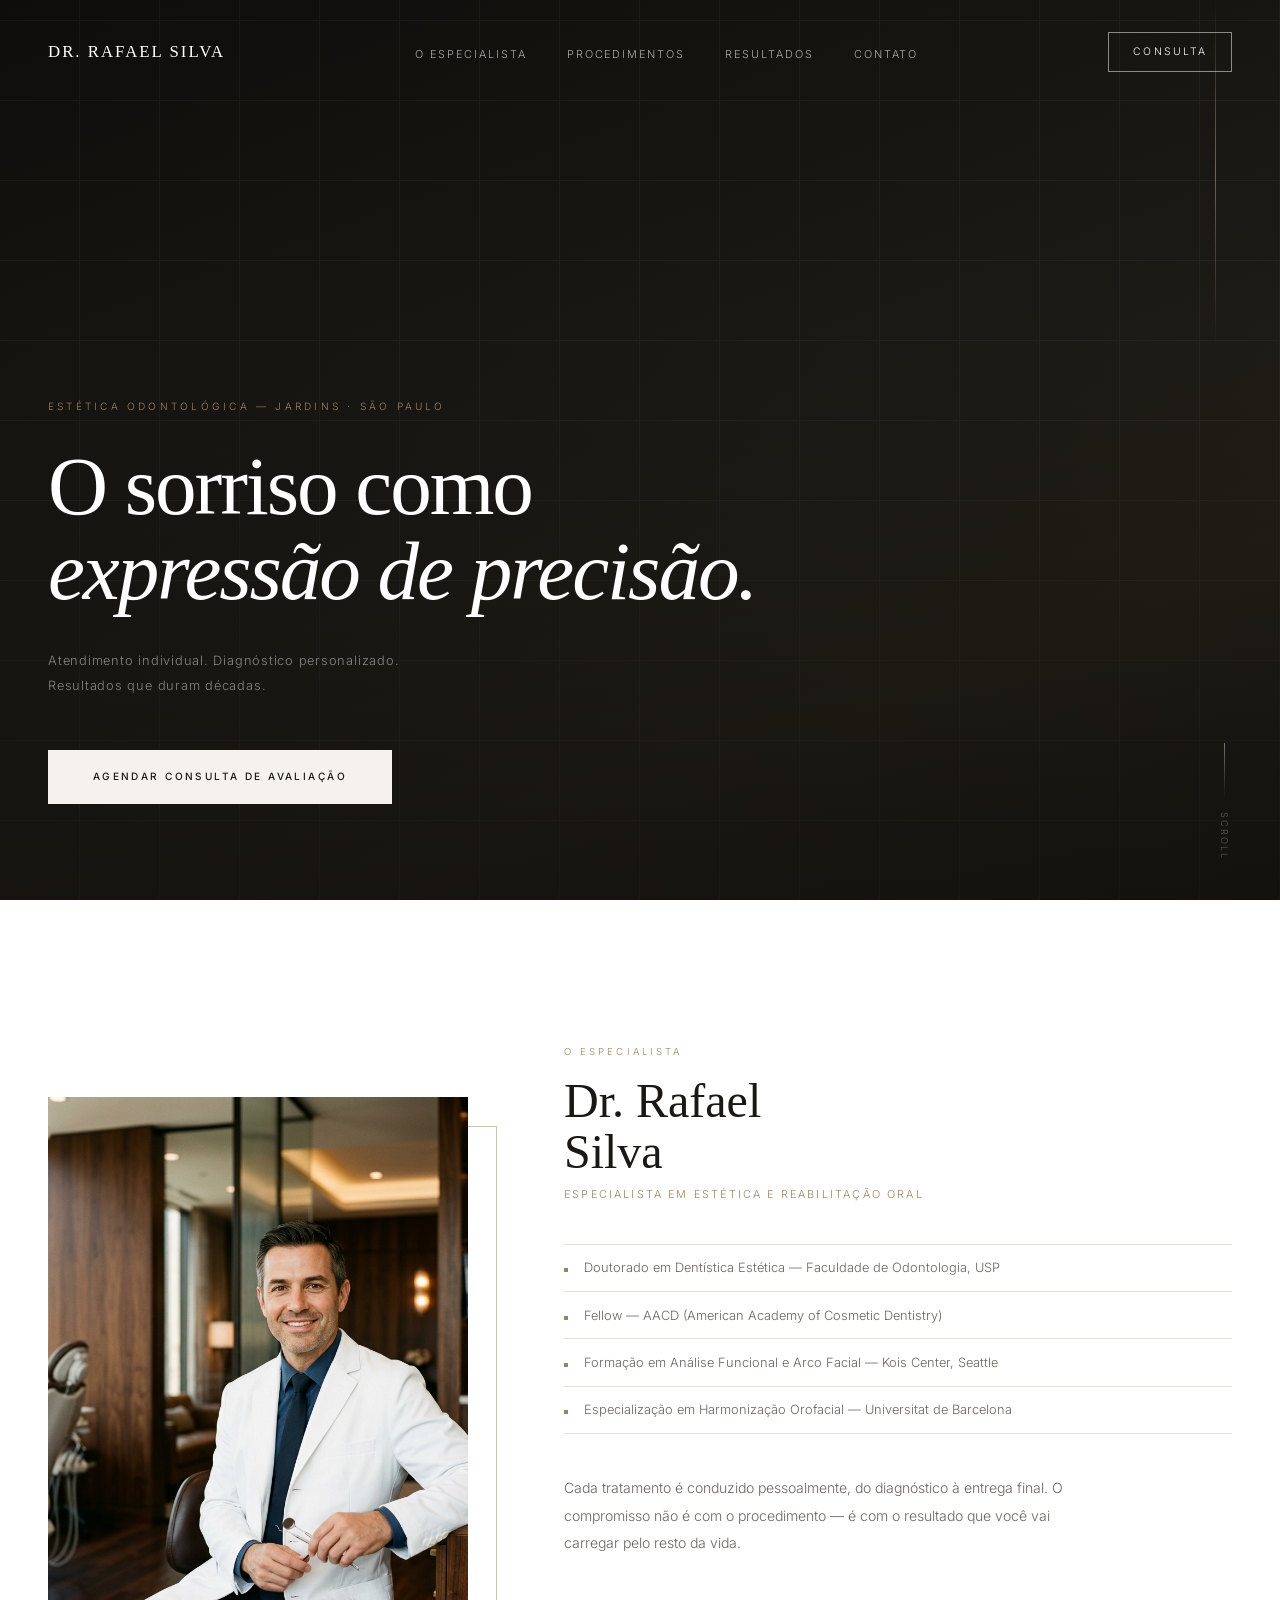
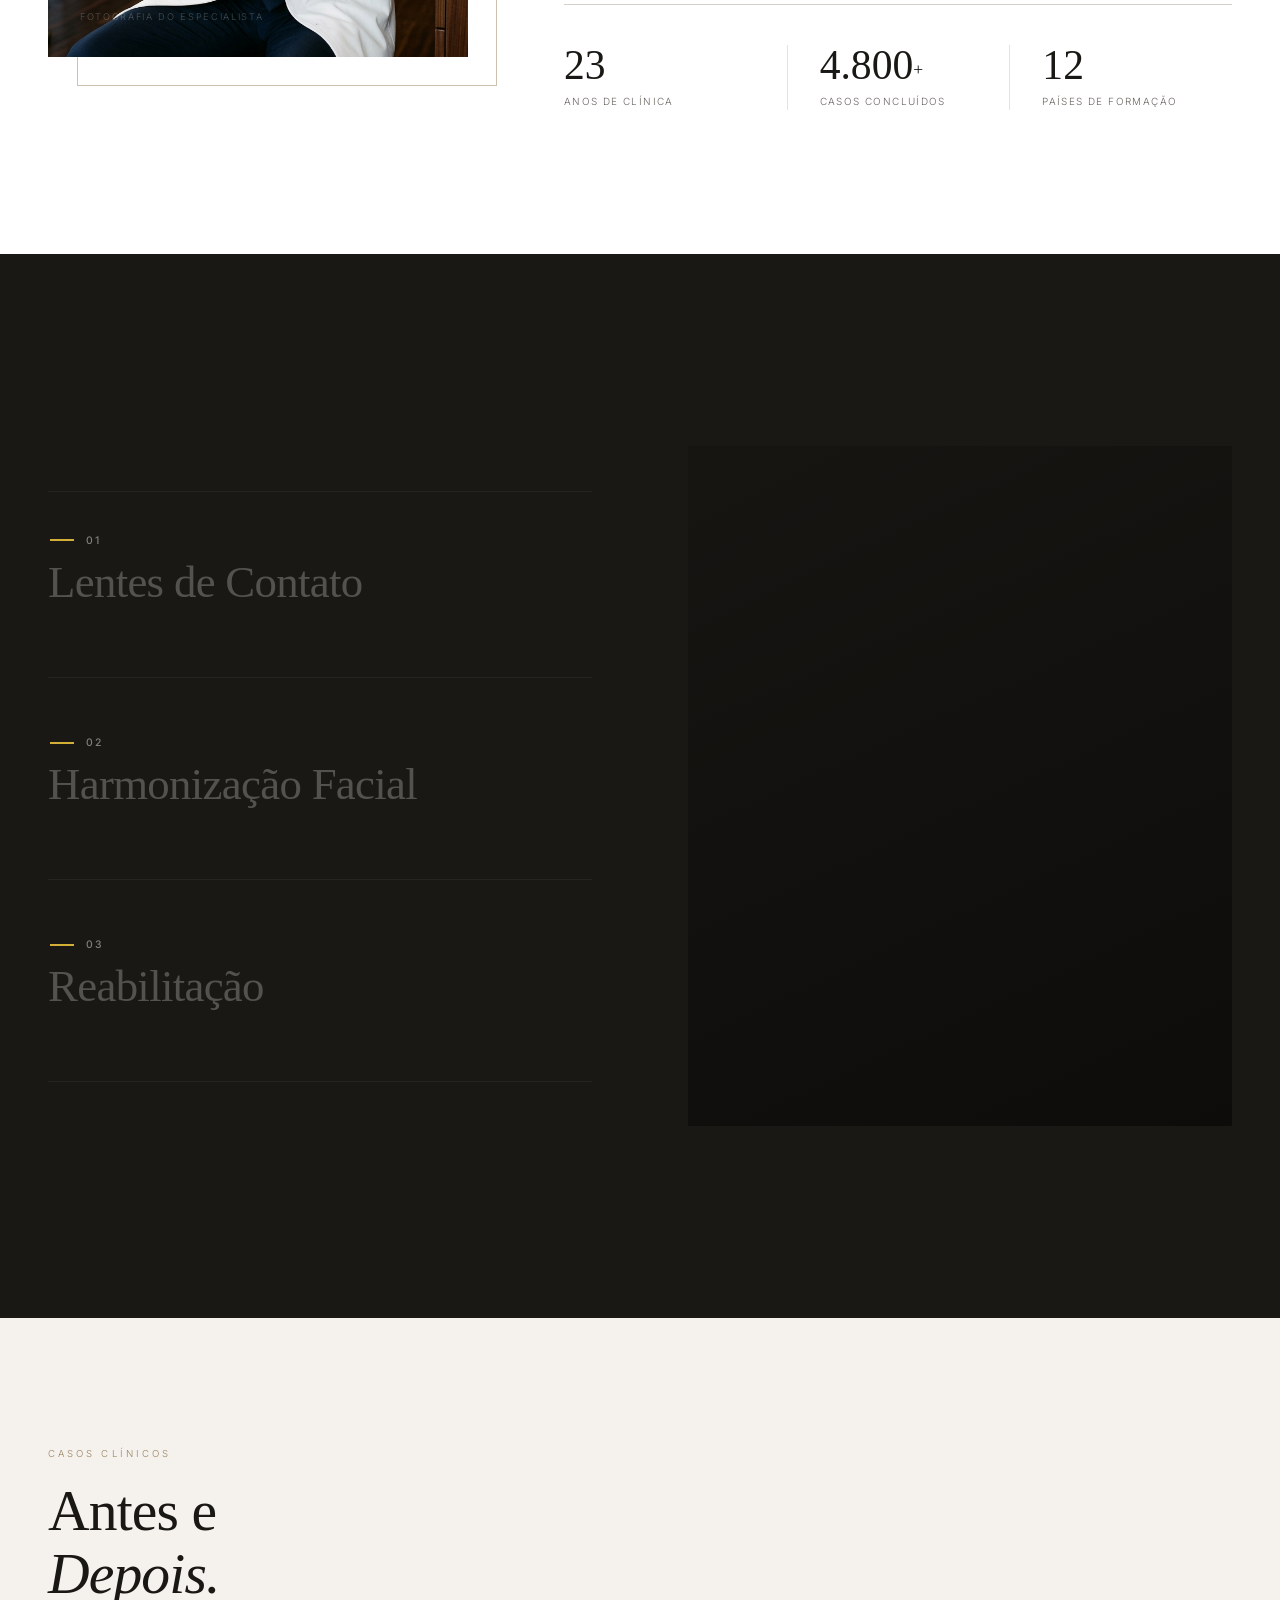
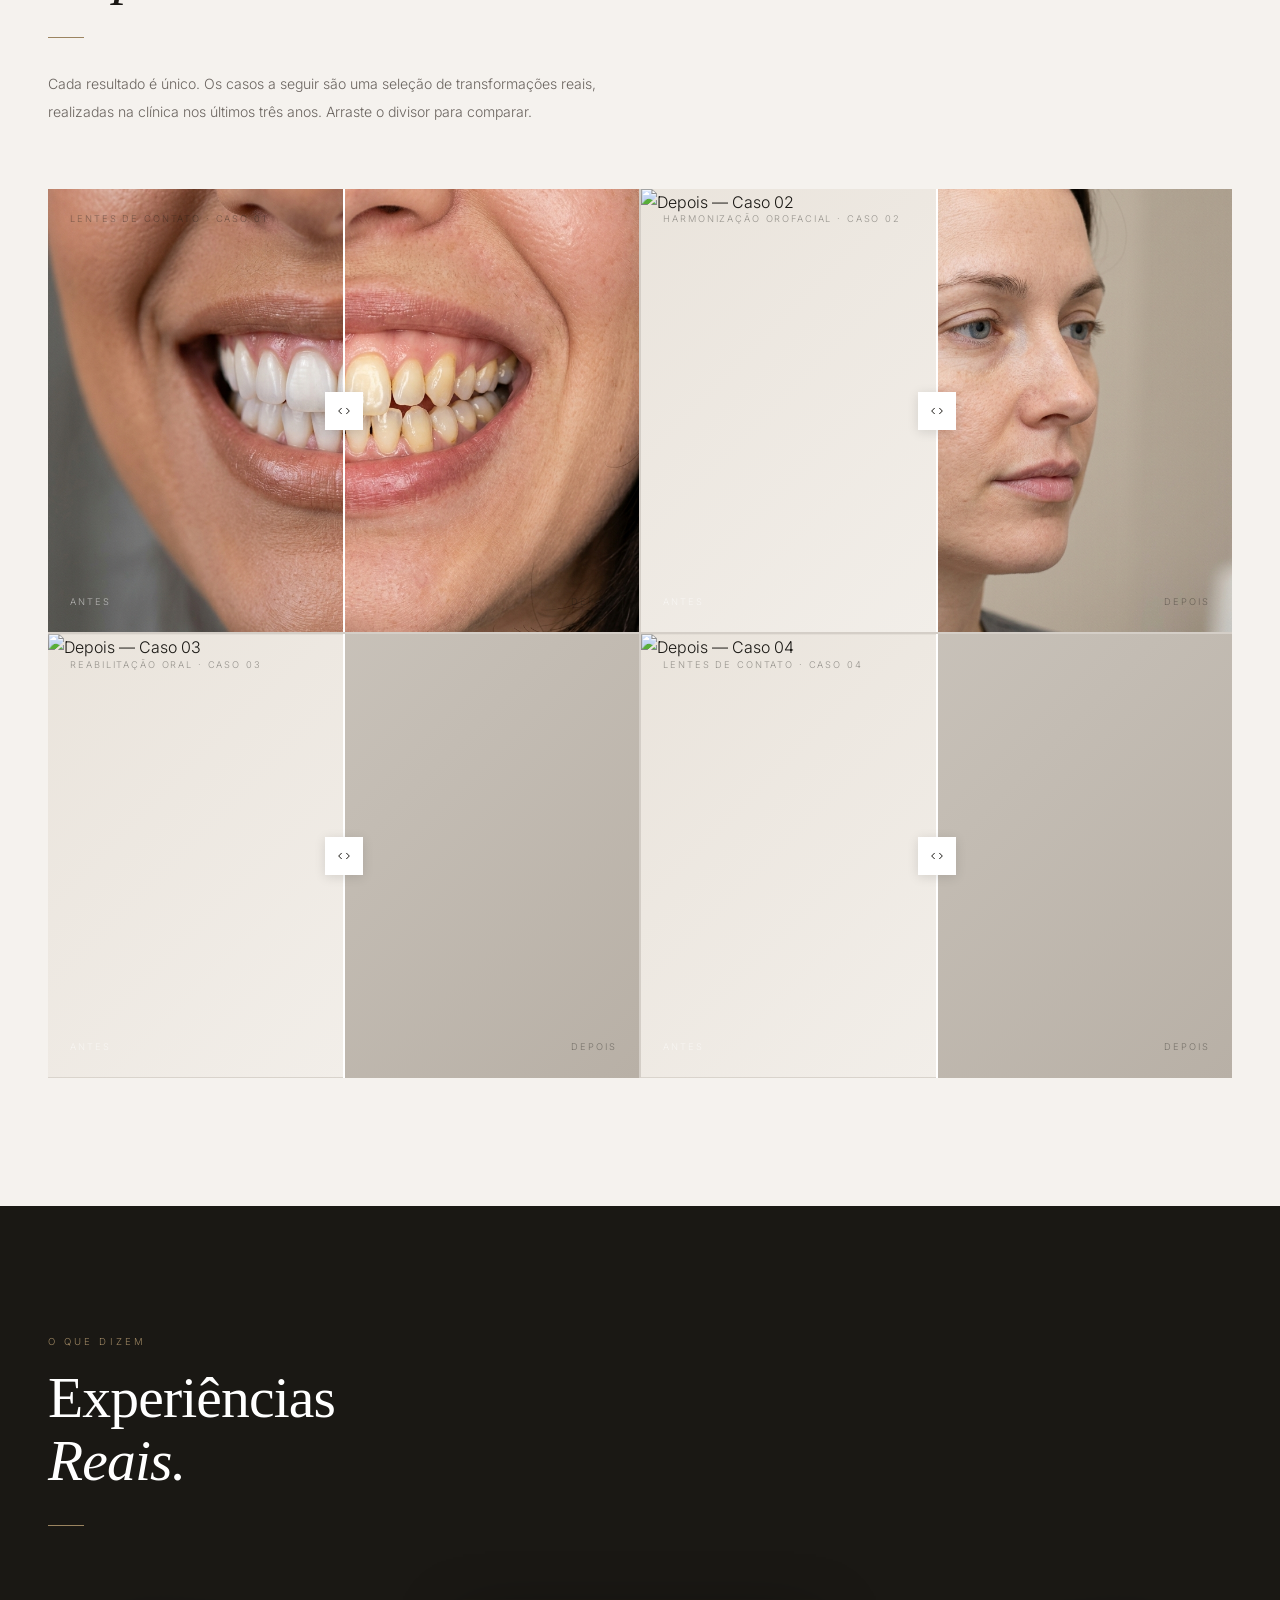
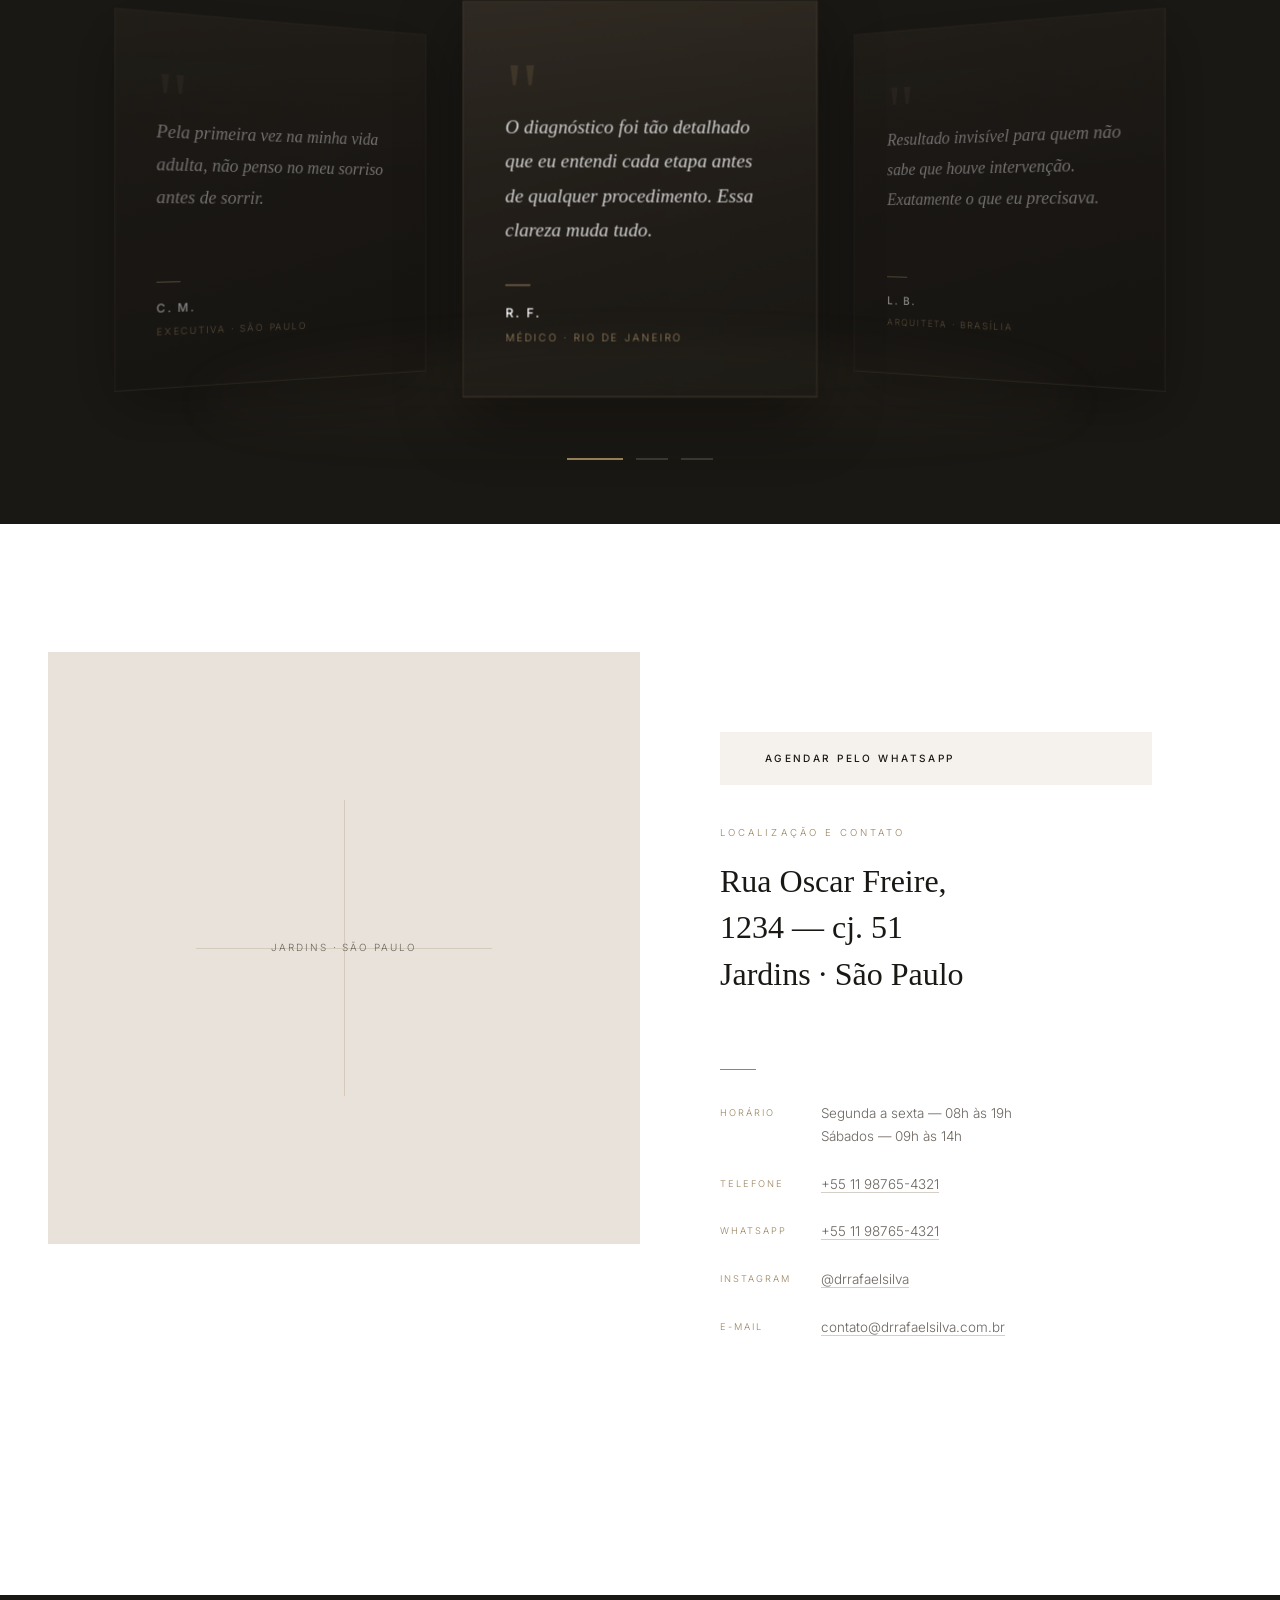
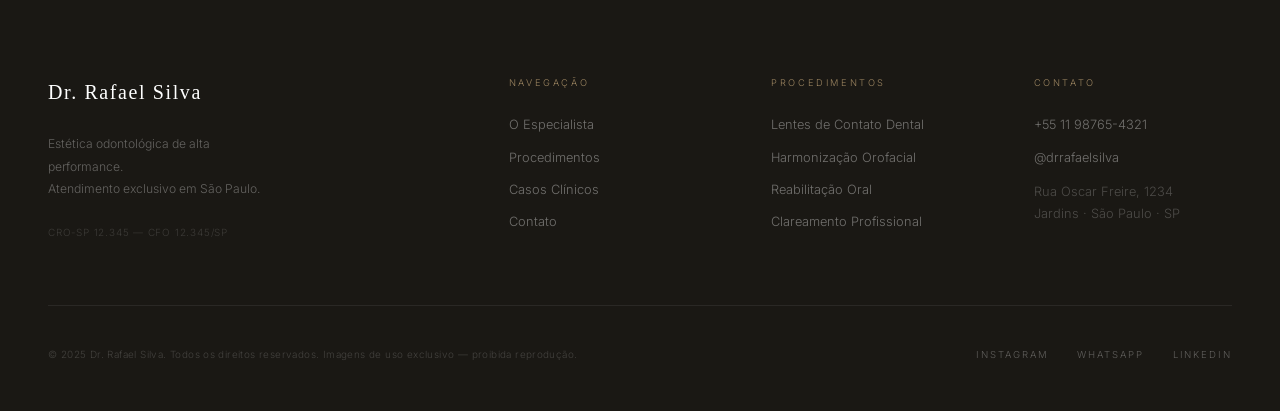
==== assets/master-template/index.html @ d97b0f85 "atualização" ====
<!DOCTYPE html>
<html lang="pt-BR">

<head>
  <meta charset="UTF-8">
  <meta name="viewport" content="width=device-width, initial-scale=1.0">
  <title>Dr. Rafael Silva — Estética Odontológica</title>

  <!--
    DECISÃO TIPOGRÁFICA:
    Cormorant Garant (serif) — peso 300/400/italic — para títulos.
    Confere elegância editorial sem parecer clínico.
    Inter (sans) — peso 300/400/500 — para corpo, nav, labels.
    Sans neutro e de alta legibilidade; não compete com o serif.
  -->
  <link rel="preconnect" href="https://fonts.googleapis.com">
  <link rel="preconnect" href="https://fonts.gstatic.com" crossorigin>
  <link
    href="https://fonts.googleapis.com/css2?family=Cormorant+Garant:ital,wght@0,300;0,400;0,500;0,600;1,300;1,400;1,500&family=Inter:wght@300;400;500&display=swap"
    rel="stylesheet">

  <link rel="stylesheet" href="style.css">
</head>

<body>

  <!-- ============================================================
       NAV — transparente → frosted glass ao scroll
  ============================================================ -->
  <nav class="nav" id="nav">
    <a href="#" class="nav-logo">Dr. Rafael Silva</a>
    <ul class="nav-links">
      <li><a href="#autoridade">O Especialista</a></li>
      <li><a href="#procedimentos">Procedimentos</a></li>
      <li><a href="#resultados">Resultados</a></li>
      <li><a href="#contato">Contato</a></li>
    </ul>
    <a href="#contato" class="nav-cta">Consulta</a>
  </nav>

  <!-- ============================================================
       HERO — campo escuro, grid de precisão, headline editorial
  ============================================================ -->
  <section class="hero" id="home">
    <div class="hero-bg"></div>
    <div class="hero-grid" aria-hidden="true"></div>
    <div class="hero-vignette" aria-hidden="true"></div>
    <div class="hero-thread" aria-hidden="true"></div>

    <div class="hero-content">
      <p class="hero-eyebrow">Estética Odontológica — Jardins · São Paulo</p>
      <h1 class="hero-title">
        O sorriso como<br>
        <em>expressão de precisão.</em>
      </h1>
      <p class="hero-sub">
        Atendimento individual. Diagnóstico personalizado.<br>
        Resultados que duram décadas.
      </p>
      <a href="#contato" class="btn-cta">Agendar Consulta de Avaliação</a>
    </div>

    <div class="hero-scroll" aria-hidden="true">
      <div class="scroll-bar"></div>
      <span>Scroll</span>
    </div>
  </section>

  <!-- ============================================================
       AUTORIDADE — fundo branco, moldura offset, bio + stats
  ============================================================ -->
  <section class="section authority" id="autoridade">
    <div class="container">
      <div class="authority-grid">

        <!-- Fotografia com moldura offset editorial -->
        <div class="photo-wrapper reveal">
          <div class="photo-frame-outer" aria-hidden="true"></div>
          <div class="photo-block">
            <img src="dr-rafael-silva.png" alt="Dr. Rafael Silva" style="width:100%;height:100%;object-fit:cover;">
          </div>
        </div>

        <!-- Conteúdo biográfico -->
        <div class="authority-body">
          <p class="eyebrow reveal">O Especialista</p>
          <h2 class="authority-name reveal d1">Dr. Rafael<br>Silva</h2>
          <p class="authority-role reveal d2">Especialista em Estética e Reabilitação Oral</p>

          <!-- Credenciais como lista estruturada — legibilidade sobre decoração -->
          <div class="credentials reveal d2">
            <div class="cred-item">Doutorado em Dentística Estética — Faculdade de Odontologia, USP</div>
            <div class="cred-item">Fellow — AACD (American Academy of Cosmetic Dentistry)</div>
            <div class="cred-item">Formação em Análise Funcional e Arco Facial — Kois Center, Seattle</div>
            <div class="cred-item">Especialização em Harmonização Orofacial — Universitat de Barcelona</div>
          </div>

          <p class="authority-bio reveal d2">
            Cada tratamento é conduzido pessoalmente, do diagnóstico à entrega final.
            O compromisso não é com o procedimento — é com o resultado que você vai
            carregar pelo resto da vida.
          </p>

          <!-- Números de autoridade integrados como ritmo tipográfico -->
          <div class="stats-row">
            <div class="stat reveal d1">
              <div class="stat-num">23</div>
              <div class="stat-lbl">Anos de clínica</div>
            </div>
            <div class="stat reveal d2">
              <div class="stat-num">4.800<sup style="font-size:1.1rem;vertical-align:middle">+</sup></div>
              <div class="stat-lbl">Casos concluídos</div>
            </div>
            <div class="stat reveal d3">
              <div class="stat-num">12</div>
              <div class="stat-lbl">Países de formação</div>
            </div>
          </div>
        </div>

      </div>
    </div>
  </section>

  <!-- ============================================================
       PROCEDIMENTOS — Cinematic Text Reveal
  ============================================================ -->
  <section class="section procedures-cinematic" id="procedimentos">
    <div class="container proc-container">

      <!-- Lado Esquerdo: Tipografia Gigante -->
      <div class="proc-list">
        <div class="proc-list-item reveal" data-proc="1">
          <div class="proc-text-wrapper">
            <div class="proc-meta">
              <span class="proc-accent-line"></span>
              <span class="proc-number">01</span>
            </div>
            <h3 class="proc-name">Lentes de Contato</h3>
            <span class="proc-cta">saiba mais</span>
          </div>
        </div>
        <div class="proc-list-item reveal d1" data-proc="2">
          <div class="proc-text-wrapper">
            <div class="proc-meta">
              <span class="proc-accent-line"></span>
              <span class="proc-number">02</span>
            </div>
            <h3 class="proc-name">Harmonização Facial</h3>
            <span class="proc-cta">saiba mais</span>
          </div>
        </div>
        <div class="proc-list-item reveal d2" data-proc="3">
          <div class="proc-text-wrapper">
            <div class="proc-meta">
              <span class="proc-accent-line"></span>
              <span class="proc-number">03</span>
            </div>
            <h3 class="proc-name">Reabilitação</h3>
            <span class="proc-cta">saiba mais</span>
          </div>
        </div>
      </div>

      <!-- Lado Direito: Visuals Cinematográficos -->
      <div class="proc-visuals reveal d2">
        <div class="proc-visual" data-proc="1">
          <div class="card-inner">
            <div class="card-front"
              style="background-image: url('https://images.unsplash.com/photo-1606811841689-23dfddce3e95?auto=format&fit=crop&q=80&w=800');">
            </div>
            <div class="card-back">
              <p class="card-desc">Finas lâminas de porcelana que remodelam o sorriso com precisão milimétrica,
                corrigindo cor, formato e alinhamento de forma definitiva e minimamente invasiva.</p>
            </div>
          </div>
        </div>
        <div class="proc-visual" data-proc="2">
          <div class="card-inner">
            <div class="card-front"
              style="background-image: url('https://images.unsplash.com/photo-1588776814546-1ffcf47267a5?auto=format&fit=crop&q=80&w=800');">
            </div>
            <div class="card-back">
              <p class="card-desc">Equilíbrio das proporções do rosto com naturalidade, realçando a beleza única de cada
                paciente. Preenchimentos estruturais e toxina botulínica de alta precisão.</p>
            </div>
          </div>
        </div>
        <div class="proc-visual" data-proc="3">
          <div class="card-inner">
            <div class="card-front"
              style="background-image: url('https://images.unsplash.com/photo-1579684385127-1ef15d508118?auto=format&fit=crop&q=80&w=800');">
            </div>
            <div class="card-back">
              <p class="card-desc">Restabelece a função mastigatória e a estética global do sorriso. Planejamento
                minucioso que devolve segurança e conforto absolutos a longo prazo.</p>
            </div>
          </div>
        </div>
      </div>

    </div>
  </section>

  <!-- ============================================================
       ANTES E DEPOIS — slider interativo, grid 2×2
  ============================================================ -->
  <section class="section before-after" id="resultados">
    <div class="container">
      <p class="eyebrow reveal">Casos Clínicos</p>
      <h2 class="section-title reveal d1">Antes e<br><em>Depois.</em></h2>
      <div class="rule"></div>
      <div class="ba-intro reveal d2">
        <p>
          Cada resultado é único. Os casos a seguir são uma seleção de
          transformações reais, realizadas na clínica nos últimos três anos.
          Arraste o divisor para comparar.
        </p>
      </div>
    </div>

    <div class="container">
      <div class="ba-grid">

        <!-- Caso 01 -->
        <div class="ba-item reveal" data-ba>
          <div class="ba-before">
            <img src="before-caso01.png" alt="Antes — Caso 01" style="width:100%;height:100%;object-fit:cover;">
          </div>
          <div class="ba-after">
            <img src="after-caso01.png" alt="Depois — Caso 01" style="width:100%;height:100%;object-fit:cover;">
          </div>
          <div class="ba-line"></div>
          <div class="ba-handle">
            <svg viewBox="0 0 24 24" fill="none" stroke="currentColor" stroke-width="1.5" stroke-linecap="square">
              <path d="M8 8 L4 12 L8 16M16 8 L20 12 L16 16" />
            </svg>
          </div>
          <span class="ba-case-tag">Lentes de Contato · Caso 01</span>
          <span class="ba-label-b">Antes</span>
          <span class="ba-label-a">Depois</span>
        </div>

        <!-- Caso 02 -->
        <div class="ba-item reveal d1" data-ba>
          <div class="ba-before">
            <img src="before-caso02.png" alt="Antes — Caso 02" style="width:100%;height:100%;object-fit:cover;">
          </div>
          <div class="ba-after">
            <img src="https://images.unsplash.com/photo-1581585090032-87e8e0747a35?auto=format&fit=crop&q=80&w=800"
              alt="Depois — Caso 02" style="width:100%;height:100%;object-fit:cover;">
          </div>
          <div class="ba-line"></div>
          <div class="ba-handle">
            <svg viewBox="0 0 24 24" fill="none" stroke="currentColor" stroke-width="1.5" stroke-linecap="square">
              <path d="M8 8 L4 12 L8 16M16 8 L20 12 L16 16" />
            </svg>
          </div>
          <span class="ba-case-tag">Harmonização Orofacial · Caso 02</span>
          <span class="ba-label-b">Antes</span>
          <span class="ba-label-a">Depois</span>
        </div>

        <!-- Caso 03 -->
        <div class="ba-item reveal d1" data-ba>
          <div class="ba-before">
            <img src="https://images.unsplash.com/photo-1598256989800-fe5f95da9787?auto=format&fit=crop&q=80&w=800"
              alt="Antes — Caso 03" style="width:100%;height:100%;object-fit:cover;">
          </div>
          <div class="ba-after">
            <img src="https://images.unsplash.com/photo-1606811841689-23dfddce3e95?auto=format&fit=crop&q=80&w=800"
              alt="Depois — Caso 03" style="width:100%;height:100%;object-fit:cover;">
          </div>
          <div class="ba-line"></div>
          <div class="ba-handle">
            <svg viewBox="0 0 24 24" fill="none" stroke="currentColor" stroke-width="1.5" stroke-linecap="square">
              <path d="M8 8 L4 12 L8 16M16 8 L20 12 L16 16" />
            </svg>
          </div>
          <span class="ba-case-tag">Reabilitação Oral · Caso 03</span>
          <span class="ba-label-b">Antes</span>
          <span class="ba-label-a">Depois</span>
        </div>

        <!-- Caso 04 -->
        <div class="ba-item reveal d2" data-ba>
          <div class="ba-before">
            <img src="https://images.unsplash.com/photo-1588776814546-1ffcf47267a5?auto=format&fit=crop&q=80&w=800"
              alt="Antes — Caso 04" style="width:100%;height:100%;object-fit:cover;">
          </div>
          <div class="ba-after">
            <img src="https://images.unsplash.com/photo-1579684385127-1ef15d508118?auto=format&fit=crop&q=80&w=800"
              alt="Depois — Caso 04" style="width:100%;height:100%;object-fit:cover;">
          </div>
          <div class="ba-line"></div>
          <div class="ba-handle">
            <svg viewBox="0 0 24 24" fill="none" stroke="currentColor" stroke-width="1.5" stroke-linecap="square">
              <path d="M8 8 L4 12 L8 16M16 8 L20 12 L16 16" />
            </svg>
          </div>
          <span class="ba-case-tag">Lentes de Contato · Caso 04</span>
          <span class="ba-label-b">Antes</span>
          <span class="ba-label-a">Depois</span>
        </div>

      </div>
    </div>
  </section>

  <!-- ============================================================
       DEPOIMENTOS — Showroom 3D / Vitrine com cards em perspectiva
       Referência: Porsche/BMW configurators — rotateY lateral,
       card central frontal, hover avança qualquer card.
  ============================================================ -->
  <section class="testimonials" id="depoimentos">
    <div class="container">
      <p class="eyebrow reveal">O que dizem</p>
      <h2 class="section-title reveal d1" style="color: var(--dark); margin-bottom: 1rem;">
        Experiências<br><em>Reais.</em></h2>
      <div class="rule reveal d1"></div>
    </div>

    <!-- Showroom 3D Stage -->
    <div class="showroom-stage reveal d2">
      <div class="showroom-track" id="showroomTrack">

        <!-- Card Left -->
        <div class="showroom-card" data-position="left">
          <div class="showroom-card-inner">
            <div class="showroom-card-glow"></div>
            <div class="showroom-card-quote-icon" aria-hidden="true">"</div>
            <p class="showroom-card-text">
              Pela primeira vez na minha vida adulta, não penso no meu sorriso
              antes de sorrir.
            </p>
            <div class="showroom-card-footer">
              <div class="showroom-card-line"></div>
              <p class="showroom-card-author">C. M.</p>
              <p class="showroom-card-role">Executiva · São Paulo</p>
            </div>
          </div>
        </div>

        <!-- Card Center -->
        <div class="showroom-card" data-position="center">
          <div class="showroom-card-inner">
            <div class="showroom-card-glow"></div>
            <div class="showroom-card-quote-icon" aria-hidden="true">"</div>
            <p class="showroom-card-text">
              O diagnóstico foi tão detalhado que eu entendi cada etapa antes
              de qualquer procedimento. Essa clareza muda tudo.
            </p>
            <div class="showroom-card-footer">
              <div class="showroom-card-line"></div>
              <p class="showroom-card-author">R. F.</p>
              <p class="showroom-card-role">Médico · Rio de Janeiro</p>
            </div>
          </div>
        </div>

        <!-- Card Right -->
        <div class="showroom-card" data-position="right">
          <div class="showroom-card-inner">
            <div class="showroom-card-glow"></div>
            <div class="showroom-card-quote-icon" aria-hidden="true">"</div>
            <p class="showroom-card-text">
              Resultado invisível para quem não sabe que houve intervenção.
              Exatamente o que eu precisava.
            </p>
            <div class="showroom-card-footer">
              <div class="showroom-card-line"></div>
              <p class="showroom-card-author">L. B.</p>
              <p class="showroom-card-role">Arquiteta · Brasília</p>
            </div>
          </div>
        </div>

      </div>

      <!-- Navigation dots -->
      <div class="showroom-nav">
        <button class="showroom-dot active" data-target="0" aria-label="Depoimento 1"></button>
        <button class="showroom-dot" data-target="1" aria-label="Depoimento 2"></button>
        <button class="showroom-dot" data-target="2" aria-label="Depoimento 3"></button>
      </div>
    </div>
  </section>

  <!-- ============================================================
       LOCALIZAÇÃO + CONTATO — mapa / coluna de endereço
  ============================================================ -->
  <section class="section location-section" id="contato">
    <div class="container">
      <div class="location-grid">

        <!-- Mapa placeholder — substituir por Google Maps embed ou foto do edifício -->
        <div class="map-placeholder">
          <span class="map-label">Jardins · São Paulo</span>
        </div>

        <!-- Informações de contato estilo banco privado -->
        <div class="location-info">
          <a href="https://wa.me/5511987654321" class="btn-cta reveal">
            Agendar pelo WhatsApp
          </a>
          <p class="eyebrow reveal" style="margin-top: 2.5rem;">Localização e Contato</p>
          <h3 class="location-address reveal d1">
            Rua Oscar Freire,<br>
            1234 — cj. 51<br>
            Jardins · São Paulo
          </h3>
          <div class="rule"></div>

          <div class="contact-rows reveal d2">
            <div class="contact-row">
              <span class="contact-lbl">Horário</span>
              <span class="contact-val">
                Segunda a sexta — 08h às 19h<br>
                Sábados — 09h às 14h
              </span>
            </div>
            <div class="contact-row">
              <span class="contact-lbl">Telefone</span>
              <span class="contact-val">
                <a href="tel:+5511987654321">+55 11 98765-4321</a>
              </span>
            </div>
            <div class="contact-row">
              <span class="contact-lbl">WhatsApp</span>
              <span class="contact-val">
                <a href="https://wa.me/5511987654321">+55 11 98765-4321</a>
              </span>
            </div>
            <div class="contact-row">
              <span class="contact-lbl">Instagram</span>
              <span class="contact-val">
                <a href="#">@drrafaelsilva</a>
              </span>
            </div>
            <div class="contact-row">
              <span class="contact-lbl">E-mail</span>
              <span class="contact-val">
                <a href="mailto:contato@drrafaelsilva.com.br">contato@drrafaelsilva.com.br</a>
              </span>
            </div>
          </div>

        </div>

      </div>
    </div>
  </section>

  <!-- ============================================================
       FOOTER — quatro colunas, estilo relatório anual banco privado
       Baixa entropia visual. Sem ícones — apenas texto tipográfico.
       CRO-SP quase invisível: obrigação legal sem poluição.
  ============================================================ -->
  <footer>
    <div class="container">
      <div class="footer-grid">

        <!-- Coluna 1 — Marca -->
        <div class="footer-brand">
          <div class="footer-logo">Dr. Rafael Silva</div>
          <p class="footer-tagline">
            Estética odontológica de alta performance.<br>
            Atendimento exclusivo em São Paulo.
          </p>
          <p class="footer-cro">CRO-SP 12.345 — CFO 12.345/SP</p>
        </div>

        <!-- Coluna 2 — Navegação -->
        <div>
          <p class="footer-col-head">Navegação</p>
          <ul class="footer-list">
            <li><a href="#autoridade">O Especialista</a></li>
            <li><a href="#procedimentos">Procedimentos</a></li>
            <li><a href="#resultados">Casos Clínicos</a></li>
            <li><a href="#contato">Contato</a></li>
          </ul>
        </div>

        <!-- Coluna 3 — Procedimentos -->
        <div>
          <p class="footer-col-head">Procedimentos</p>
          <ul class="footer-list">
            <li>Lentes de Contato Dental</li>
            <li>Harmonização Orofacial</li>
            <li>Reabilitação Oral</li>
            <li>Clareamento Profissional</li>
          </ul>
        </div>

        <!-- Coluna 4 — Contato -->
        <div>
          <p class="footer-col-head">Contato</p>
          <ul class="footer-list">
            <li>+55 11 98765-4321</li>
            <li><a href="#">@drrafaelsilva</a></li>
            <li style="color:rgba(255,255,255,0.22);line-height:1.75;">
              Rua Oscar Freire, 1234<br>
              Jardins · São Paulo · SP
            </li>
          </ul>
        </div>

      </div>

      <!-- Base do rodapé — legal + social -->
      <div class="footer-bottom">
        <p class="footer-legal">
          © 2025 Dr. Rafael Silva. Todos os direitos reservados.
          Imagens de uso exclusivo — proibida reprodução.
        </p>
        <div class="footer-social">
          <a href="#">Instagram</a>
          <a href="#">WhatsApp</a>
          <a href="#">LinkedIn</a>
        </div>
      </div>
    </div>
  </footer>

  <!-- ============================================================
       JAVASCRIPT — zero dependências externas
       1. Nav: transparent → frosted glass ao scroll
       2. Before/After: clip-path via mouse e touch
       3. Scroll Reveal: IntersectionObserver
  ============================================================ -->
  <script>
    // 1. NAV — estado de scroll
    const nav = document.getElementById('nav');
    const toggleNav = () => nav.classList.toggle('scrolled', window.scrollY > 50);
    window.addEventListener('scroll', toggleNav, { passive: true });
    toggleNav();

    // 2. BEFORE/AFTER SLIDERS
    document.querySelectorAll('[data-ba]').forEach(item => {
      const after = item.querySelector('.ba-after');
      const line = item.querySelector('.ba-line');
      const handle = item.querySelector('.ba-handle');
      let dragging = false;

      const update = (clientX) => {
        const { left, width } = item.getBoundingClientRect();
        const pct = Math.min(Math.max((clientX - left) / width * 100, 2), 98);
        const right = 100 - pct;
        // clip-path inset(top right bottom left) — recorta o lado direito da camada "depois"
        after.style.clipPath = `inset(0 ${right}% 0 0)`;
        line.style.left = `${pct}%`;
        handle.style.left = `${pct}%`;
      };

      // Mouse
      item.addEventListener('mousedown', (e) => { dragging = true; update(e.clientX); });
      window.addEventListener('mouseup', () => { dragging = false; });
      window.addEventListener('mousemove', (e) => { if (dragging) update(e.clientX); });

      // Touch
      item.addEventListener('touchstart', (e) => { dragging = true; update(e.touches[0].clientX); }, { passive: true });
      window.addEventListener('touchend', () => { dragging = false; });
      window.addEventListener('touchmove', (e) => { if (dragging) update(e.touches[0].clientX); }, { passive: true });
    });

    // 3. SCROLL REVEAL
    const observer = new IntersectionObserver(
      (entries) => entries.forEach(e => {
        if (e.isIntersecting) {
          e.target.classList.add('in-view');
          observer.unobserve(e.target); // dispara uma única vez
        }
      }),
      { threshold: 0.12 }
    );
    document.querySelectorAll('.reveal').forEach(el => observer.observe(el));

    // 4. PROCEDURES CINEMATIC TEXT REVEAL & 3D FLIP
    const procItems = document.querySelectorAll('.proc-list-item');
    const procVisuals = document.querySelectorAll('.proc-visual');
    const procContainer = document.querySelector('.proc-container');

    if (procItems.length > 0) {
      procItems.forEach(item => {
        // Hover — mostra a imagem (frente do card)
        item.addEventListener('mouseenter', () => {
          const target = item.getAttribute('data-proc');

          procItems.forEach(i => i.classList.remove('active'));
          item.classList.add('active');

          procVisuals.forEach(v => {
            v.classList.remove('flipped');
            if (v.getAttribute('data-proc') === target) {
              v.classList.add('active');
            } else {
              v.classList.remove('active');
            }
          });
        });

        // Click — vira o card para revelar o verso bronze
        item.addEventListener('click', () => {
          const target = item.getAttribute('data-proc');
          procVisuals.forEach(v => {
            if (v.getAttribute('data-proc') === target) {
              v.classList.toggle('flipped');
            }
          });
        });
      });

      // Mouseleave no container inteiro — reseta tudo
      procContainer.addEventListener('mouseleave', () => {
        procItems.forEach(i => i.classList.remove('active'));
        procVisuals.forEach(v => {
          v.classList.remove('active');
          v.classList.remove('flipped');
        });
      });
    }

    // 5. SHOWROOM 3D CAROUSEL — Vitrine de depoimentos
    const showroomCards = document.querySelectorAll('.showroom-card');
    const showroomDots = document.querySelectorAll('.showroom-dot');
    // Posições circulares: [left, center, right]
    const positions = ['left', 'center', 'right'];
    let currentCenter = 1; // índice do card central

    function updateShowroom(centerIndex) {
      currentCenter = centerIndex;
      const cardCount = showroomCards.length;

      showroomCards.forEach((card, i) => {
        // Calcula offset relativo ao centro
        let offset = i - centerIndex;
        // Normaliza para range [-1, 0, 1]
        if (offset < -1) offset += cardCount;
        if (offset > 1) offset -= cardCount;

        let pos;
        if (offset === 0) pos = 'center';
        else if (offset === -1 || (offset === cardCount - 1)) pos = 'left';
        else pos = 'right';

        card.setAttribute('data-position', pos);
      });

      // Atualiza dots
      showroomDots.forEach((dot, i) => {
        dot.classList.toggle('active', i === centerIndex);
      });
    }

    // Click nos dots
    showroomDots.forEach(dot => {
      dot.addEventListener('click', () => {
        const target = parseInt(dot.getAttribute('data-target'));
        updateShowroom(target);
      });
    });

    // Click no card lateral avança ele para o centro
    showroomCards.forEach((card, index) => {
      card.addEventListener('click', () => {
        if (card.getAttribute('data-position') !== 'center') {
          updateShowroom(index);
        }
      });
    });

    // Auto-rotate a cada 6s (pausa no hover)
    let showroomInterval;
    let showroomPaused = false;

    function startShowroomAuto() {
      showroomInterval = setInterval(() => {
        if (!showroomPaused) {
          const next = (currentCenter + 1) % showroomCards.length;
          updateShowroom(next);
        }
      }, 6000);
    }

    const stageEl = document.querySelector('.showroom-stage');
    if (stageEl) {
      stageEl.addEventListener('mouseenter', () => { showroomPaused = true; });
      stageEl.addEventListener('mouseleave', () => { showroomPaused = false; });
      startShowroomAuto();
    }
  </script>

</body>

</html>
---- assets/master-template/style.css ----
/* =============================================================
       DESIGN SYSTEM — TOKENS
       Paleta quente: cream / greige / preto profundo / bronze.
       Zero azul hospitalar. Bronze como único acento metálico.
       Geometria Square: border-radius 0 em toda UI controlada.
    ============================================================= */
:root {
  /* Paleta */
  --cream: #F5F2EE;
  /* fundo primário */
  --greige: #E8E2DA;
  /* superfície secundária */
  --greige-mid: #D4CEC7;
  /* bordas, separadores */
  --dark: #1A1814;
  /* texto primário, hero bg */
  --dark-warm: #2A2520;
  /* variação do escuro */
  --bronze: #9B8460;
  /* metal — único acento cromático */
  --warm-gray: #6B6560;
  /* texto secundário */
  --white: #FFFFFF;

  /* Tipografia */
  --serif: 'Cormorant Garant', Georgia, serif;
  --sans: 'Inter', system-ui, -apple-system, sans-serif;

  /* Espaçamento — generoso por design */
  --gap-xs: 0.5rem;
  --gap-sm: 1rem;
  --gap-md: 2rem;
  --gap-lg: 4rem;
  --gap-xl: 8rem;
  --gap-2xl: 12rem;

  /* Grid */
  --max-w: 1280px;
}

/* Reset */
*,
*::before,
*::after {
  box-sizing: border-box;
  margin: 0;
  padding: 0;
}

html {
  scroll-behavior: smooth;
}

body {
  background: var(--cream);
  color: var(--dark);
  font-family: var(--sans);
  font-weight: 300;
  line-height: 1.7;
  -webkit-font-smoothing: antialiased;
  -moz-osx-font-smoothing: grayscale;
}

/* =============================================================
       NAVEGAÇÃO
       DECISÃO: Transparente sobre o hero escuro → frosted glass
       ao rolar. Logo em serif sinaliza ateliê, não empresa.
       Nenhum ícone, nenhum hambúrguer visível no desktop.
       CTA é o único elemento com borda — hierarquia clara.
    ============================================================= */
.nav {
  position: fixed;
  inset: 0 0 auto 0;
  z-index: 100;
  padding: 2rem 3rem;
  display: flex;
  align-items: center;
  justify-content: space-between;
  transition: background 0.5s ease, padding 0.4s ease, border-color 0.5s ease;
  border-bottom: 1px solid transparent;
}

.nav.scrolled {
  background: rgba(245, 242, 238, 0.96);
  backdrop-filter: blur(16px);
  -webkit-backdrop-filter: blur(16px);
  padding: 1.25rem 3rem;
  border-bottom-color: var(--greige-mid);
}

.nav-logo {
  font-family: var(--serif);
  font-size: 1.05rem;
  font-weight: 500;
  letter-spacing: 0.12em;
  text-transform: uppercase;
  color: var(--white);
  text-decoration: none;
  transition: color 0.4s;
}

.nav.scrolled .nav-logo {
  color: var(--dark);
}

.nav-links {
  display: flex;
  gap: 2.5rem;
  list-style: none;
}

.nav-links a {
  font-size: 0.68rem;
  letter-spacing: 0.18em;
  text-transform: uppercase;
  color: rgba(255, 255, 255, 0.65);
  text-decoration: none;
  transition: color 0.3s;
}

.nav.scrolled .nav-links a {
  color: var(--warm-gray);
}

.nav-links a:hover {
  color: var(--bronze);
}

.nav-cta {
  font-size: 0.65rem;
  letter-spacing: 0.2em;
  text-transform: uppercase;
  color: var(--white);
  border: 1px solid rgba(255, 255, 255, 0.5);
  padding: 0.65rem 1.5rem;
  text-decoration: none;
  transition: all 0.3s;
}

.nav.scrolled .nav-cta {
  color: var(--dark);
  border-color: var(--dark);
}

.nav-cta:hover {
  background: var(--bronze) !important;
  border-color: var(--bronze) !important;
  color: var(--white) !important;
}

/* =============================================================
       HERO
       DECISÃO: Background geométrico puro em CSS — sem stock photo.
       Grid de linhas finas (opacidade 4%) sinaliza precisão suíça.
       Fio de bronze vertical (direita) introduz o acento metálico
       antes do conteúdo aparecer — como uma marca d'água editorial.
       Headline em peso 300 + itálico: leveza que comanda.
       CTA "pílula quadrada" = border-radius 0, cor cream sobre
       escuro — o único elemento de alto contraste na tela.
    ============================================================= */
.hero {
  position: relative;
  height: 100vh;
  min-height: 680px;
  display: flex;
  flex-direction: column;
  justify-content: flex-end;
  padding: 0 3rem 6rem;
  overflow: hidden;
}

/* Fundo arquitetural escuro — substitua por foto real da clínica */
.hero-bg {
  position: absolute;
  inset: 0;
  background: linear-gradient(160deg, #0e0d0b 0%, #1a1814 45%, #232018 75%, #1a1814 100%);
  z-index: 0;
}

/* Grid de precisão — textura exclusivamente CSS, sem imagem */
.hero-grid {
  position: absolute;
  inset: 0;
  z-index: 1;
  opacity: 0.038;
  background-image:
    repeating-linear-gradient(0deg, transparent, transparent 79px, rgba(255, 255, 255, 1) 79px, rgba(255, 255, 255, 1) 80px),
    repeating-linear-gradient(90deg, transparent, transparent 79px, rgba(255, 255, 255, 1) 79px, rgba(255, 255, 255, 1) 80px);
}

/* Gradiente de legibilidade na base */
.hero-vignette {
  position: absolute;
  bottom: 0;
  left: 0;
  right: 0;
  height: 65%;
  background: linear-gradient(to top, rgba(15, 13, 10, 0.6) 0%, transparent 100%);
  z-index: 2;
}

/* Fio de bronze — marca editorial vertical */
.hero-thread {
  position: absolute;
  top: 0;
  right: 4rem;
  width: 1px;
  height: 38vh;
  background: linear-gradient(to bottom, transparent 0%, var(--bronze) 50%, transparent 100%);
  z-index: 3;
  opacity: 0.7;
}

.hero-content {
  position: relative;
  z-index: 4;
  max-width: 820px;
}

.hero-eyebrow {
  font-size: 0.63rem;
  letter-spacing: 0.32em;
  text-transform: uppercase;
  color: var(--bronze);
  margin-bottom: 1.8rem;
}

.hero-title {
  font-family: var(--serif);
  font-size: clamp(3.2rem, 6.5vw, 5.8rem);
  font-weight: 300;
  line-height: 1.02;
  letter-spacing: -0.025em;
  color: var(--white);
  margin-bottom: 2.2rem;
}

.hero-title em {
  font-style: italic;
  font-weight: 300;
}

.hero-sub {
  font-size: 0.8rem;
  letter-spacing: 0.06em;
  line-height: 1.95;
  color: rgba(255, 255, 255, 0.48);
  max-width: 400px;
  margin-bottom: 3.2rem;
}

/* CTA primário — zero border-radius, filosofia Square */
.btn-cta {
  display: inline-block;
  font-family: var(--sans);
  font-size: 0.63rem;
  font-weight: 500;
  letter-spacing: 0.24em;
  text-transform: uppercase;
  background: var(--cream);
  color: var(--dark);
  padding: 1.15rem 2.8rem;
  text-decoration: none;
  border: none;
  cursor: pointer;
  transition: background 0.3s, color 0.3s;
}

.btn-cta:hover {
  background: var(--bronze);
  color: var(--white);
}

.btn-outline {
  display: inline-block;
  font-family: var(--sans);
  font-size: 0.63rem;
  font-weight: 400;
  letter-spacing: 0.24em;
  text-transform: uppercase;
  background: transparent;
  color: var(--dark);
  padding: 1.15rem 2.8rem;
  text-decoration: none;
  border: 1px solid var(--greige-mid);
  cursor: pointer;
  transition: border-color 0.3s, color 0.3s;
}

.btn-outline:hover {
  border-color: var(--dark);
}

/* Indicador de scroll — minimalista, some em mobile */
.hero-scroll {
  position: absolute;
  bottom: 2.5rem;
  right: 3rem;
  z-index: 4;
  display: flex;
  flex-direction: column;
  align-items: center;
  gap: 0.8rem;
}

.hero-scroll span {
  font-size: 0.58rem;
  letter-spacing: 0.22em;
  text-transform: uppercase;
  color: rgba(255, 255, 255, 0.3);
  writing-mode: vertical-rl;
}

.scroll-bar {
  width: 1px;
  height: 56px;
  overflow: hidden;
  position: relative;
}

.scroll-bar::after {
  content: '';
  position: absolute;
  top: 0;
  left: 0;
  width: 100%;
  height: 100%;
  background: linear-gradient(to bottom, rgba(255, 255, 255, 0.4), transparent);
  animation: scrollPulse 2.4s ease-in-out infinite;
}

@keyframes scrollPulse {
  0% {
    transform: translateY(-100%);
  }

  100% {
    transform: translateY(200%);
  }
}

/* =============================================================
       HELPERS GLOBAIS
    ============================================================= */
.section {
  padding: var(--gap-xl) 3rem;
}

.container {
  max-width: var(--max-w);
  margin: 0 auto;
}

.eyebrow {
  font-size: 0.6rem;
  letter-spacing: 0.32em;
  text-transform: uppercase;
  color: var(--bronze);
  margin-bottom: 1rem;
}

.section-title {
  font-family: var(--serif);
  font-size: clamp(2.2rem, 4.5vw, 3.8rem);
  font-weight: 300;
  line-height: 1.1;
  letter-spacing: -0.015em;
  color: var(--dark);
}

.section-title em {
  font-style: italic;
}

.rule {
  width: 36px;
  height: 1px;
  background: var(--bronze);
  margin: 2rem 0;
}

/* Reveal de scroll — sutil, editorial */
.reveal {
  opacity: 0;
  transform: translateY(20px);
  transition: opacity 0.9s ease, transform 0.9s ease;
}

.reveal.in-view {
  opacity: 1;
  transform: none;
}

.d1 {
  transition-delay: 0.1s;
}

.d2 {
  transition-delay: 0.22s;
}

.d3 {
  transition-delay: 0.34s;
}

/* =============================================================
       AUTORIDADE
       DECISÃO: Fundo branco contrasta com hero escuro —
       transição luminosa. Foto com moldura offset (bronze, 1px)
       é um detalhe editorial que sugere ateliê de arte.
       Estatísticas em grid 3col, em Cormorant numerais: os números
       "falam" sem precisar de dashboard ou ícones.
    ============================================================= */
.authority {
  background: var(--white);
}

.authority-grid {
  display: grid;
  grid-template-columns: 420px 1fr;
  gap: 6rem;
  align-items: center;
}

.photo-wrapper {
  position: relative;
  /* Offset frame — detalhe editorial inspirado em Hermès visual books */
}

.photo-frame-outer {
  position: absolute;
  top: 1.8rem;
  left: 1.8rem;
  right: -1.8rem;
  bottom: -1.8rem;
  border: 1px solid var(--bronze);
  z-index: 0;
  pointer-events: none;
  opacity: 0.5;
}

.photo-block {
  position: relative;
  z-index: 1;
  aspect-ratio: 3/4;
  background: linear-gradient(155deg, #3d3630 0%, #1a1814 100%);
  overflow: hidden;
}

/* Gradiente interno simula ambiente da clínica */
.photo-block::after {
  content: 'Fotografia do Especialista';
  position: absolute;
  bottom: 2rem;
  left: 2rem;
  font-size: 0.58rem;
  letter-spacing: 0.18em;
  text-transform: uppercase;
  color: rgba(255, 255, 255, 0.25);
}

.authority-body {
  padding: 1rem 0;
}

.authority-name {
  font-family: var(--serif);
  font-size: 3rem;
  font-weight: 300;
  line-height: 1.05;
  margin-bottom: 0.5rem;
}

.authority-role {
  font-size: 0.68rem;
  letter-spacing: 0.2em;
  text-transform: uppercase;
  color: var(--bronze);
  margin-bottom: 2.5rem;
}

/* Credenciais como lista semântica */
.credentials {
  margin-bottom: 2.5rem;
  border-top: 1px solid var(--greige);
}

.cred-item {
  display: flex;
  align-items: baseline;
  gap: 1rem;
  padding: 0.85rem 0;
  border-bottom: 1px solid var(--greige);
  font-size: 0.8rem;
  color: var(--warm-gray);
  line-height: 1.5;
}

.cred-item::before {
  content: '';
  width: 4px;
  height: 4px;
  background: var(--bronze);
  flex-shrink: 0;
  margin-top: 5px;
}

.authority-bio {
  font-size: 0.88rem;
  line-height: 1.95;
  color: var(--warm-gray);
  max-width: 500px;
  margin-bottom: 3rem;
}

/* Números de autoridade — Cormorant como display numérico */
.stats-row {
  display: grid;
  grid-template-columns: repeat(3, 1fr);
  gap: 0;
  padding-top: 2.5rem;
  border-top: 1px solid var(--greige-mid);
}

.stat {
  padding-right: 2rem;
}

.stat+.stat {
  border-left: 1px solid var(--greige);
  padding-left: 2rem;
}

.stat-num {
  font-family: var(--serif);
  font-size: 2.6rem;
  font-weight: 300;
  line-height: 1;
  color: var(--dark);
  margin-bottom: 0.4rem;
}

.stat-lbl {
  font-size: 0.62rem;
  letter-spacing: 0.14em;
  text-transform: uppercase;
  color: var(--warm-gray);
}

/* =============================================================
       PROCEDIMENTOS (CINEMATIC TEXT REVEAL)
       DECISÃO: Foco extremo na tipografia (banco privado).
       Layout assimétrico leve. Imagem carregada on-demand no hover,
       surgindo do vazio escuro ou textura sutil.
    ============================================================= */
.procedures-cinematic {
  background: var(--dark);
  color: var(--white);
  padding: var(--gap-2xl) 3rem;
}

.proc-container {
  display: grid;
  grid-template-columns: 1fr 1fr;
  gap: 6rem;
  align-items: center;
}

.proc-list {
  display: flex;
  flex-direction: column;
  gap: 1rem;
}

.proc-list-item {
  display: flex;
  align-items: center;
  justify-content: space-between;
  padding: 2.5rem 0;
  border-bottom: 1px solid rgba(255, 255, 255, 0.05);
  cursor: pointer;
  transition: all 0.5s cubic-bezier(0.25, 1, 0.5, 1);
  color: rgba(255, 255, 255, 0.25);
}

.proc-list-item:first-child {
  border-top: 1px solid rgba(255, 255, 255, 0.05);
}

.proc-text-wrapper {
  display: flex;
  flex-direction: column;
  gap: 0.6rem;
  transform: translateX(0);
  transition: transform 0.6s cubic-bezier(0.25, 1, 0.5, 1);
}

.proc-meta {
  display: flex;
  align-items: center;
  gap: 0.75rem;
  margin-left: 2px;
}

.proc-accent-line {
  width: 24px;
  height: 2px;
  background-color: #D4AF37;
  /* Dourado premium */
}

.proc-number {
  font-family: var(--sans);
  font-size: 0.65rem;
  font-weight: 500;
  text-transform: uppercase;
  letter-spacing: 2px;
  color: rgba(255, 255, 255, 0.45);
  /* Cinza/prata com baixa opacidade */
}

.proc-name {
  font-family: var(--serif);
  font-size: clamp(2rem, 3.5vw, 3rem);
  font-weight: 300;
  line-height: 1.05;
  letter-spacing: -0.015em;
  margin: 0;
}

.proc-cta {
  font-family: var(--serif);
  font-size: 0.78rem;
  font-weight: 400;
  letter-spacing: 0.18em;
  text-transform: uppercase;
  color: rgba(255, 255, 255, 0.25);
  opacity: 0;
  transform: translateX(-10px);
  transition: all 0.6s cubic-bezier(0.25, 1, 0.5, 1);
  white-space: nowrap;
  align-self: center;
}

.proc-list-item:hover,
.proc-list-item.active {
  color: var(--white);
  border-bottom-color: rgba(255, 255, 255, 0.15);
}

.proc-list-item:hover .proc-text-wrapper,
.proc-list-item.active .proc-text-wrapper {
  transform: translateX(30px);
}

.proc-list-item:hover .proc-cta,
.proc-list-item.active .proc-cta {
  opacity: 1;
  transform: translateX(0);
  color: rgba(255, 255, 255, 0.55);
}

/* 3D Flip Card Container */
.proc-visuals {
  position: relative;
  width: 100%;
  aspect-ratio: 4/5;
  background: linear-gradient(155deg, #161512 0%, #0d0c0a 100%);
  perspective: 1200px;
}

.proc-visual {
  position: absolute;
  inset: 0;
  opacity: 0;
  transition: opacity 0.8s cubic-bezier(0.4, 0, 0.2, 1);
  pointer-events: none;
}

.proc-visual.active {
  opacity: 1;
}

/* Card Inner — the element that actually rotates */
.card-inner {
  position: relative;
  width: 100%;
  height: 100%;
  transform-style: preserve-3d;
  transition: transform 0.8s cubic-bezier(0.4, 0, 0.2, 1);
}

.proc-visual.flipped .card-inner {
  transform: rotateY(180deg);
}

/* Shared face styles */
.card-front,
.card-back {
  position: absolute;
  inset: 0;
  backface-visibility: hidden;
  -webkit-backface-visibility: hidden;
}

/* Front — dark with image */
.card-front {
  background-size: cover;
  background-position: center;
  z-index: 2;
}

.card-front::after {
  content: '';
  position: absolute;
  inset: 0;
  background: linear-gradient(to top, rgba(15, 13, 10, 0.5) 0%, transparent 50%);
}

/* Back — bronze with white text */
.card-back {
  background: linear-gradient(155deg, var(--bronze) 0%, #7a6a4e 100%);
  transform: rotateY(180deg);
  display: flex;
  align-items: center;
  justify-content: center;
  padding: 3rem;
}

.card-desc {
  font-family: var(--serif);
  font-size: clamp(1.4rem, 2.5vw, 1.8rem);
  font-weight: 300;
  line-height: 1.55;
  letter-spacing: -0.015em;
  color: var(--white);
  text-align: center;
  max-width: 420px;
}

/* Responsividade */
@media (max-width: 900px) {
  .proc-container {
    grid-template-columns: 1fr;
    gap: 4rem;
  }

  .proc-list-item {
    padding: 1.5rem 0;
  }

  .proc-list-item:hover .proc-text-wrapper,
  .proc-list-item.active .proc-text-wrapper {
    transform: translateX(15px);
  }

  .proc-visuals {
    aspect-ratio: 1/1;
  }
}

/* =============================================================
       ANTES E DEPOIS
       DECISÃO: Grid 2×2. Slider interativo via clip-path CSS
       controlado por JS nativo — zero dependências.
       Handle quadrado (border-radius 0) consistente com
       o design system. Placeholders greige respeitam paleta;
       serão substituídos por fotos reais de casos.
    ============================================================= */
.before-after {
  background: var(--cream);
}

.ba-intro {
  max-width: 560px;
  margin-bottom: 4rem;
}

.ba-intro p {
  font-size: 0.88rem;
  color: var(--warm-gray);
  line-height: 1.95;
}

.ba-grid {
  display: grid;
  grid-template-columns: repeat(2, 1fr);
  gap: 2px;
  background: var(--greige-mid);
}

.ba-item {
  position: relative;
  aspect-ratio: 4/3;
  overflow: hidden;
  cursor: col-resize;
  user-select: none;
  background: var(--greige);
}

.ba-before,
.ba-after {
  position: absolute;
  inset: 0;
  display: flex;
  align-items: center;
  justify-content: center;
}

.ba-before {
  background: linear-gradient(135deg, #cec8c0 0%, #b8b0a6 100%);
}

.ba-after {
  background: linear-gradient(135deg, #eae4dc 0%, #f5f2ee 100%);
  /* Inicia no meio; controlado por JS */
  clip-path: inset(0 50% 0 0);
}

.ba-placeholder {
  font-size: 0.62rem;
  letter-spacing: 0.16em;
  text-transform: uppercase;
  color: rgba(26, 24, 20, 0.22);
  text-align: center;
  line-height: 2.2;
  pointer-events: none;
  user-select: none;
}

/* Linha divisória do slider */
.ba-line {
  position: absolute;
  top: 0;
  bottom: 0;
  left: 50%;
  width: 2px;
  background: var(--white);
  transform: translateX(-50%);
  z-index: 5;
  pointer-events: none;
  transition: left 0s;
}

/* Handle quadrado — zero border-radius */
.ba-handle {
  position: absolute;
  top: 50%;
  left: 50%;
  width: 38px;
  height: 38px;
  background: var(--white);
  transform: translate(-50%, -50%);
  display: flex;
  align-items: center;
  justify-content: center;
  z-index: 6;
  pointer-events: none;
  transition: left 0s;
  box-shadow: 0 2px 12px rgba(0, 0, 0, 0.12);
}

.ba-handle svg {
  width: 16px;
  height: 16px;
  color: var(--dark);
}

.ba-case-tag {
  position: absolute;
  top: 1.4rem;
  left: 1.4rem;
  font-size: 0.58rem;
  letter-spacing: 0.2em;
  text-transform: uppercase;
  color: rgba(26, 24, 20, 0.4);
  z-index: 4;
  pointer-events: none;
}

.ba-label-b {
  position: absolute;
  bottom: 1.4rem;
  left: 1.4rem;
  font-size: 0.58rem;
  letter-spacing: 0.2em;
  text-transform: uppercase;
  color: rgba(255, 255, 255, 0.55);
  z-index: 4;
  pointer-events: none;
}

.ba-label-a {
  position: absolute;
  bottom: 1.4rem;
  right: 1.4rem;
  font-size: 0.58rem;
  letter-spacing: 0.2em;
  text-transform: uppercase;
  color: rgba(26, 24, 20, 0.4);
  z-index: 4;
  pointer-events: none;
}

/* =============================================================
       DEPOIMENTOS — SHOWROOM 3D / VITRINE
       DECISÃO: Inspirado em configuradores Porsche/BMW. Cards
       laterais inclinados em rotateY, central frontal. Hover em
       qualquer card avança para frente (translateZ). Sensação de
       showroom ou vitrine 3D premium.
       Perspectiva generosa (1400px) para profundidade elegante.
    ============================================================= */
.testimonials {
  background: var(--dark);
  padding: var(--gap-xl) 3rem var(--gap-lg);
  overflow: hidden;
}

.testimonials .eyebrow {
  color: var(--bronze);
}

.testimonials .section-title {
  color: var(--white) !important;
}

.testimonials .rule {
  margin-bottom: 0;
}

/* --- SHOWROOM STAGE: o palco 3D --- */
.showroom-stage {
  position: relative;
  width: 100%;
  max-width: 1100px;
  margin: 4rem auto 0;
  perspective: 1400px;
  perspective-origin: 50% 50%;
}

/* Reflexo no "chão" do showroom */
.showroom-stage::after {
  content: '';
  position: absolute;
  bottom: -2px;
  left: 10%;
  right: 10%;
  height: 120px;
  background: linear-gradient(to bottom,
      rgba(155, 132, 96, 0.06) 0%,
      transparent 100%);
  pointer-events: none;
  border-radius: 50%;
  filter: blur(20px);
}

/* --- TRACK: container 3D que segura os cards --- */
.showroom-track {
  position: relative;
  width: 100%;
  height: 420px;
  transform-style: preserve-3d;
  display: flex;
  align-items: center;
  justify-content: center;
}

/* --- CARD BASE --- */
.showroom-card {
  position: absolute;
  width: 340px;
  height: 380px;
  transform-style: preserve-3d;
  transition:
    transform 0.8s cubic-bezier(0.25, 1, 0.5, 1),
    opacity 0.6s ease,
    filter 0.6s ease,
    box-shadow 0.6s ease;
  cursor: pointer;
  will-change: transform;
}

/* --- POSIÇÕES 3D (estado padrão) --- */

/* Card Central — frontal, sem rotação, à frente */
.showroom-card[data-position="center"] {
  transform: translateX(0) translateZ(60px) rotateY(0deg);
  z-index: 3;
  opacity: 1;
  filter: brightness(1);
}

/* Card Esquerdo — rotação positiva no Y, recuado */
.showroom-card[data-position="left"] {
  transform: translateX(-380px) translateZ(-80px) rotateY(35deg);
  z-index: 1;
  opacity: 0.7;
  filter: brightness(0.7);
}

/* Card Direito — rotação negativa no Y, recuado */
.showroom-card[data-position="right"] {
  transform: translateX(380px) translateZ(-80px) rotateY(-35deg);
  z-index: 1;
  opacity: 0.7;
  filter: brightness(0.7);
}

/* --- HOVER: qualquer card avança para frente --- */
.showroom-card:hover {
  transform: translateX(var(--hover-tx, 0)) translateZ(120px) rotateY(var(--hover-ry, 0deg)) !important;
  opacity: 1 !important;
  filter: brightness(1.05) !important;
  z-index: 10 !important;
}

/* Hover custom offsets por posição */
.showroom-card[data-position="center"]:hover {
  --hover-tx: 0;
  --hover-ry: 0deg;
}

.showroom-card[data-position="left"]:hover {
  --hover-tx: -340px;
  --hover-ry: 18deg;
}

.showroom-card[data-position="right"]:hover {
  --hover-tx: 340px;
  --hover-ry: -18deg;
}

/* --- CARD INNER: superfície visual do card --- */
.showroom-card-inner {
  position: relative;
  width: 100%;
  height: 100%;
  background: linear-gradient(165deg,
      rgba(42, 37, 32, 0.95) 0%,
      rgba(26, 24, 20, 0.98) 100%);
  border: 1px solid rgba(155, 132, 96, 0.15);
  padding: 3rem 2.5rem;
  display: flex;
  flex-direction: column;
  justify-content: center;
  overflow: hidden;
  backface-visibility: hidden;
  -webkit-backface-visibility: hidden;
  box-shadow:
    0 20px 60px rgba(0, 0, 0, 0.4),
    0 0 0 1px rgba(155, 132, 96, 0.06) inset;
  transition: box-shadow 0.6s ease, border-color 0.6s ease;
}

/* Hover glow na borda */
.showroom-card:hover .showroom-card-inner {
  border-color: rgba(155, 132, 96, 0.35);
  box-shadow:
    0 30px 80px rgba(0, 0, 0, 0.5),
    0 0 40px rgba(155, 132, 96, 0.08),
    0 0 0 1px rgba(155, 132, 96, 0.1) inset;
}

/* --- GLOW AMBIENT: reflexo de luz no topo do card --- */
.showroom-card-glow {
  position: absolute;
  top: 0;
  left: 0;
  right: 0;
  height: 160px;
  background: linear-gradient(180deg,
      rgba(155, 132, 96, 0.06) 0%,
      transparent 100%);
  pointer-events: none;
  transition: opacity 0.6s ease;
}

.showroom-card:hover .showroom-card-glow {
  background: linear-gradient(180deg,
      rgba(155, 132, 96, 0.12) 0%,
      transparent 100%);
}

/* --- ASPAS DECORATIVAS --- */
.showroom-card-quote-icon {
  font-family: var(--serif);
  font-size: 5rem;
  font-weight: 300;
  line-height: 1;
  color: rgba(155, 132, 96, 0.18);
  margin-bottom: -1.5rem;
  user-select: none;
  transition: color 0.6s ease;
}

.showroom-card:hover .showroom-card-quote-icon {
  color: rgba(155, 132, 96, 0.35);
}

/* --- TEXTO DO DEPOIMENTO --- */
.showroom-card-text {
  font-family: var(--serif);
  font-size: 1.15rem;
  font-weight: 300;
  font-style: italic;
  line-height: 1.8;
  color: rgba(255, 255, 255, 0.8);
  margin-bottom: 2rem;
  transition: color 0.5s ease;
}

.showroom-card:hover .showroom-card-text {
  color: rgba(255, 255, 255, 0.95);
}

/* --- FOOTER DO CARD: linha + autor --- */
.showroom-card-footer {
  margin-top: auto;
}

.showroom-card-line {
  width: 24px;
  height: 1px;
  background: var(--bronze);
  margin-bottom: 1rem;
  transition: width 0.6s cubic-bezier(0.25, 1, 0.5, 1);
}

.showroom-card:hover .showroom-card-line {
  width: 48px;
}

.showroom-card-author {
  font-family: var(--sans);
  font-size: 0.75rem;
  font-weight: 500;
  letter-spacing: 0.14em;
  text-transform: uppercase;
  color: var(--white);
  margin-bottom: 0.3rem;
}

.showroom-card-role {
  font-family: var(--sans);
  font-size: 0.62rem;
  letter-spacing: 0.18em;
  text-transform: uppercase;
  color: var(--bronze);
}

/* --- NAVIGATION DOTS --- */
.showroom-nav {
  display: flex;
  justify-content: center;
  gap: 0.8rem;
  margin-top: 3rem;
}

.showroom-dot {
  width: 32px;
  height: 2px;
  background: rgba(255, 255, 255, 0.15);
  border: none;
  cursor: pointer;
  transition: all 0.5s cubic-bezier(0.25, 1, 0.5, 1);
  padding: 0;
}

.showroom-dot.active {
  width: 56px;
  background: var(--bronze);
}

.showroom-dot:hover {
  background: rgba(255, 255, 255, 0.4);
}

/* =============================================================
       LOCALIZAÇÃO
       DECISÃO: Mapa à esquerda (placeholder com cruciform —
       sinaliza localização sem depender de terceiros), coluna de
       endereço à direita. Layout de banco privado: label em bronze
       + valor em warm-gray. CTA WhatsApp secundário.
    ============================================================= */
.location-section {
  background: var(--white);
}

.location-grid {
  display: grid;
  grid-template-columns: 1fr 1fr;
  gap: 0;
}

.map-placeholder {
  background: var(--greige);
  aspect-ratio: 1 / 1;
  position: relative;
  display: flex;
  align-items: center;
  justify-content: center;
  overflow: hidden;
}

/* Cruciform como indicador de localização — purely CSS */
.map-placeholder::before,
.map-placeholder::after {
  content: '';
  position: absolute;
  background: var(--bronze);
  opacity: 0.25;
}

.map-placeholder::before {
  width: 1px;
  height: 50%;
  top: 25%;
  left: 50%;
}

.map-placeholder::after {
  height: 1px;
  width: 50%;
  left: 25%;
  top: 50%;
}

.map-label {
  font-size: 0.62rem;
  letter-spacing: 0.2em;
  text-transform: uppercase;
  color: var(--warm-gray);
  position: relative;
  z-index: 1;
}

.location-info {
  padding: 5rem;
  display: flex;
  flex-direction: column;
  justify-content: center;
}

.location-address {
  font-family: var(--serif);
  font-size: 2rem;
  font-weight: 300;
  line-height: 1.45;
  margin-bottom: 2.5rem;
}

.contact-rows {
  display: flex;
  flex-direction: column;
  gap: 1.5rem;
  margin-bottom: 3rem;
}

.contact-row {
  display: flex;
  gap: 1.8rem;
}

.contact-lbl {
  font-size: 0.58rem;
  letter-spacing: 0.22em;
  text-transform: uppercase;
  color: var(--bronze);
  min-width: 72px;
  padding-top: 3px;
  flex-shrink: 0;
}

.contact-val {
  font-size: 0.84rem;
  color: var(--warm-gray);
  line-height: 1.75;
}

.contact-val a {
  color: inherit;
  text-decoration: none;
  border-bottom: 1px solid var(--greige-mid);
  transition: border-color 0.3s;
}

.contact-val a:hover {
  border-color: var(--bronze);
  color: var(--dark);
}

/* =============================================================
       FOOTER
       DECISÃO: Quatro colunas estilo relatório anual banco privado.
       Hierarquia: marca / navegação / procedimentos / contato.
       CRO-SP quase invisível (legalidade sem poluição visual).
       Sem ícones de redes sociais — links tipográficos apenas.
    ============================================================= */
footer {
  background: var(--dark);
  padding: 5rem 3rem 3rem;
}

.footer-grid {
  display: grid;
  grid-template-columns: 2fr 1fr 1fr 1fr;
  gap: 4rem;
  padding-bottom: 4rem;
  border-bottom: 1px solid rgba(255, 255, 255, 0.07);
  margin-bottom: 2.5rem;
}

.footer-brand {
  display: flex;
  flex-direction: column;
  gap: 1.5rem;
}

.footer-logo {
  font-family: var(--serif);
  font-size: 1.25rem;
  font-weight: 400;
  letter-spacing: 0.08em;
  color: var(--white);
}

.footer-tagline {
  font-size: 0.76rem;
  color: rgba(255, 255, 255, 0.32);
  line-height: 1.85;
  max-width: 230px;
}

.footer-cro {
  font-size: 0.62rem;
  letter-spacing: 0.08em;
  color: rgba(255, 255, 255, 0.15);
  margin-top: auto;
}

.footer-col-head {
  font-size: 0.58rem;
  letter-spacing: 0.28em;
  text-transform: uppercase;
  color: var(--bronze);
  margin-bottom: 1.6rem;
}

.footer-list {
  list-style: none;
  display: flex;
  flex-direction: column;
  gap: 0.9rem;
}

.footer-list li,
.footer-list li a {
  font-size: 0.8rem;
  color: rgba(255, 255, 255, 0.38);
  text-decoration: none;
  line-height: 1.4;
  transition: color 0.3s;
}

.footer-list li a:hover {
  color: var(--white);
}

.footer-bottom {
  display: flex;
  align-items: center;
  justify-content: space-between;
}

.footer-legal {
  font-size: 0.62rem;
  color: rgba(255, 255, 255, 0.18);
  letter-spacing: 0.04em;
}

.footer-social {
  display: flex;
  gap: 1.8rem;
}

.footer-social a {
  font-size: 0.6rem;
  letter-spacing: 0.2em;
  text-transform: uppercase;
  color: rgba(255, 255, 255, 0.3);
  text-decoration: none;
  transition: color 0.3s;
}

.footer-social a:hover {
  color: var(--bronze);
}

/* =============================================================
       RESPONSIVO
       Mobile-first adjustments. Ponto de colapso: 1024px (tablet)
       e 768px (mobile). Nav oculta links em mobile — apenas logo + CTA.
    ============================================================= */
@media (max-width: 1100px) {
  .authority-grid {
    grid-template-columns: 1fr;
    gap: 4rem;
  }

  .photo-wrapper {
    max-width: 380px;
  }

  .photo-frame-outer {
    display: none;
  }

  .ba-grid {
    grid-template-columns: 1fr;
  }

  /* Showroom 3D — tablet */
  .showroom-card {
    width: 280px;
    height: 340px;
  }

  .showroom-card[data-position="left"] {
    transform: translateX(-300px) translateZ(-80px) rotateY(35deg);
  }

  .showroom-card[data-position="right"] {
    transform: translateX(300px) translateZ(-80px) rotateY(-35deg);
  }

  .showroom-card[data-position="left"]:hover {
    --hover-tx: -270px;
  }

  .showroom-card[data-position="right"]:hover {
    --hover-tx: 270px;
  }

  .showroom-track {
    height: 380px;
  }

  .footer-grid {
    grid-template-columns: 1fr 1fr;
    gap: 3rem;
  }

  .location-grid {
    grid-template-columns: 1fr;
  }

  .location-info {
    padding: 3rem;
  }
}

@media (max-width: 768px) {
  :root {
    --gap-xl: 5rem;
  }

  .section {
    padding: var(--gap-xl) 1.5rem;
  }

  .nav {
    padding: 1.4rem 1.5rem;
  }

  .nav.scrolled {
    padding: 1rem 1.5rem;
  }

  .hero {
    padding: 0 1.5rem 4rem;
  }

  .nav-links {
    display: none;
  }

  .hero-scroll {
    display: none;
  }

  .footer-grid {
    grid-template-columns: 1fr;
    gap: 2.5rem;
  }

  .footer-bottom {
    flex-direction: column;
    gap: 1.2rem;
    text-align: center;
  }

  .stats-row {
    gap: 0;
  }

  .stat+.stat {
    padding-left: 1.5rem;
  }

  .location-info {
    padding: 2.5rem 1.5rem;
  }

  .testimonials {
    padding: var(--gap-lg) 1rem;
  }

  /* Showroom 3D — mobile: stack vertical */
  .showroom-stage {
    perspective: none;
    margin-top: 2.5rem;
  }

  .showroom-track {
    display: flex;
    flex-direction: column;
    height: auto;
    gap: 1.2rem;
    transform-style: flat;
  }

  .showroom-card {
    position: relative;
    width: 100%;
    height: auto;
    transform: none !important;
    opacity: 1 !important;
    filter: none !important;
  }

  .showroom-card-inner {
    padding: 2rem 1.8rem;
  }

  .showroom-card-quote-icon {
    font-size: 3.5rem;
    margin-bottom: -1rem;
  }

  .showroom-card-text {
    font-size: 1rem;
  }

  .showroom-nav {
    display: none;
  }
}
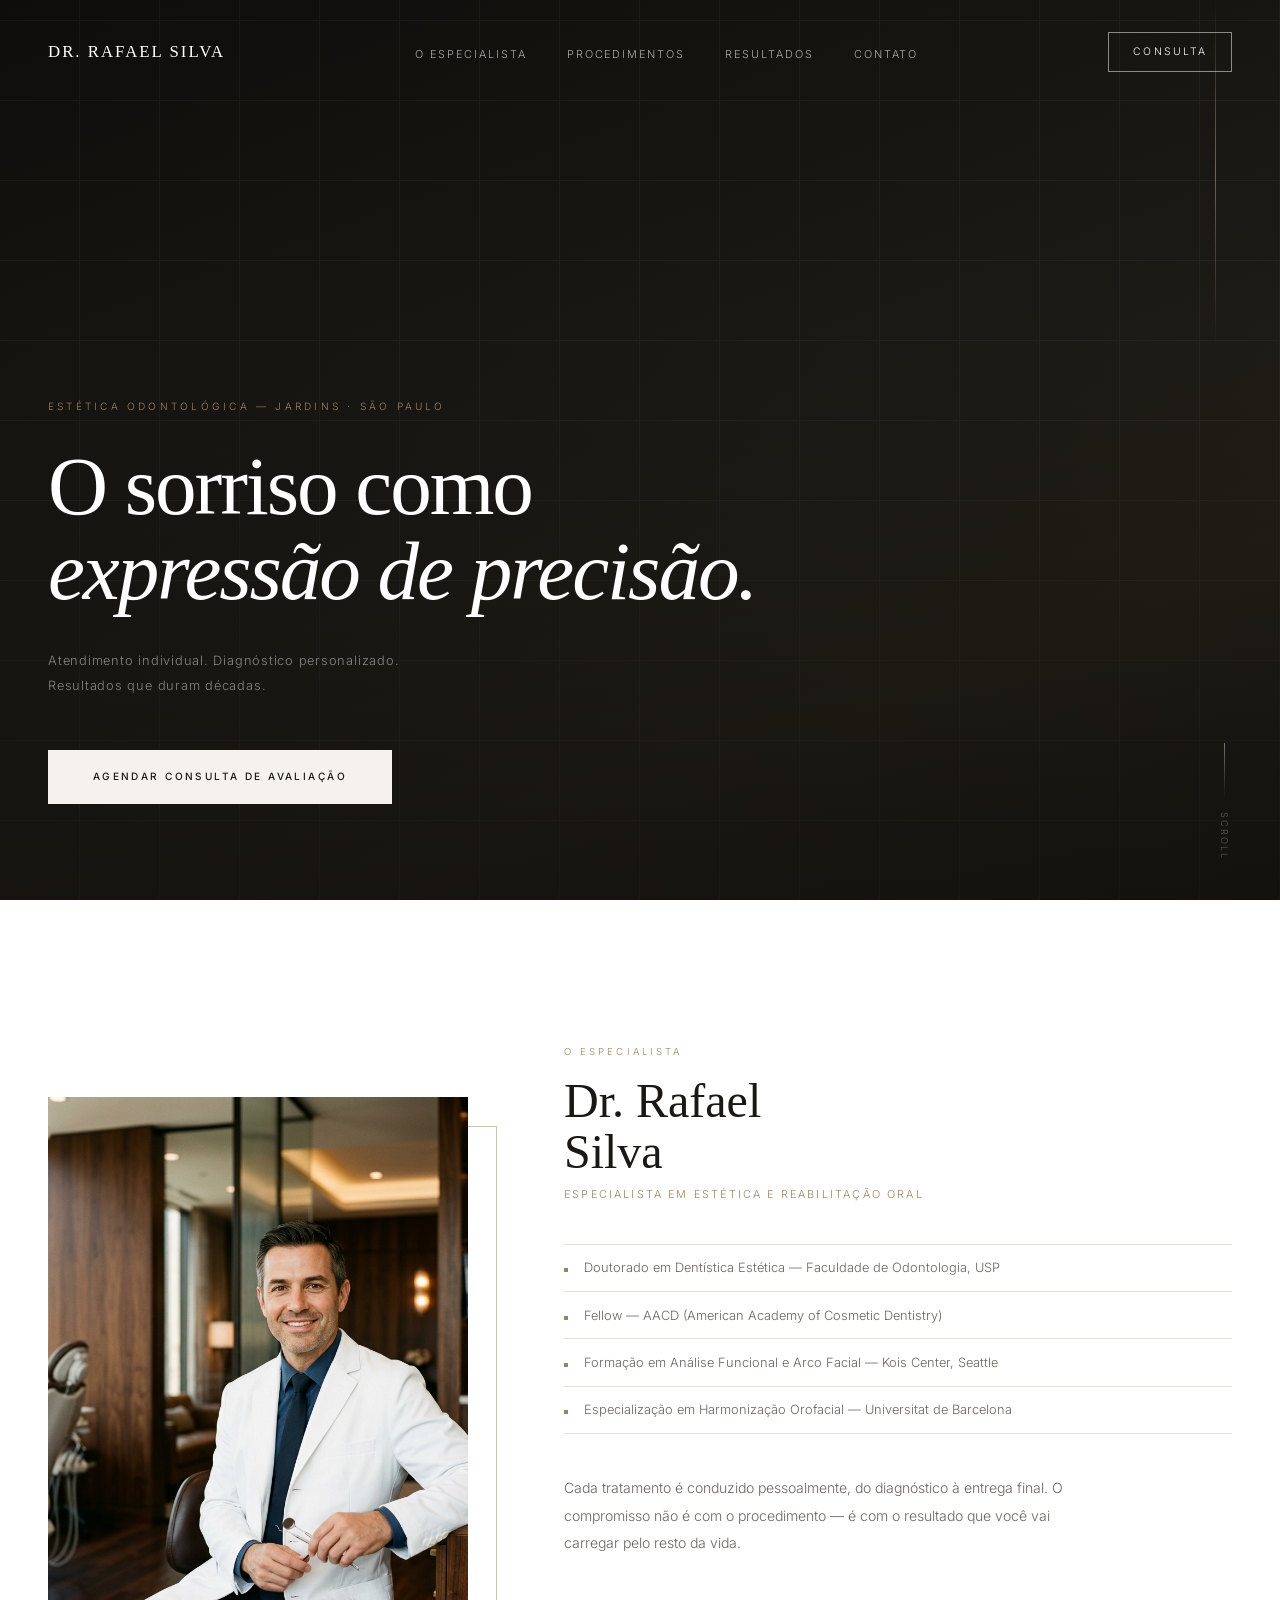
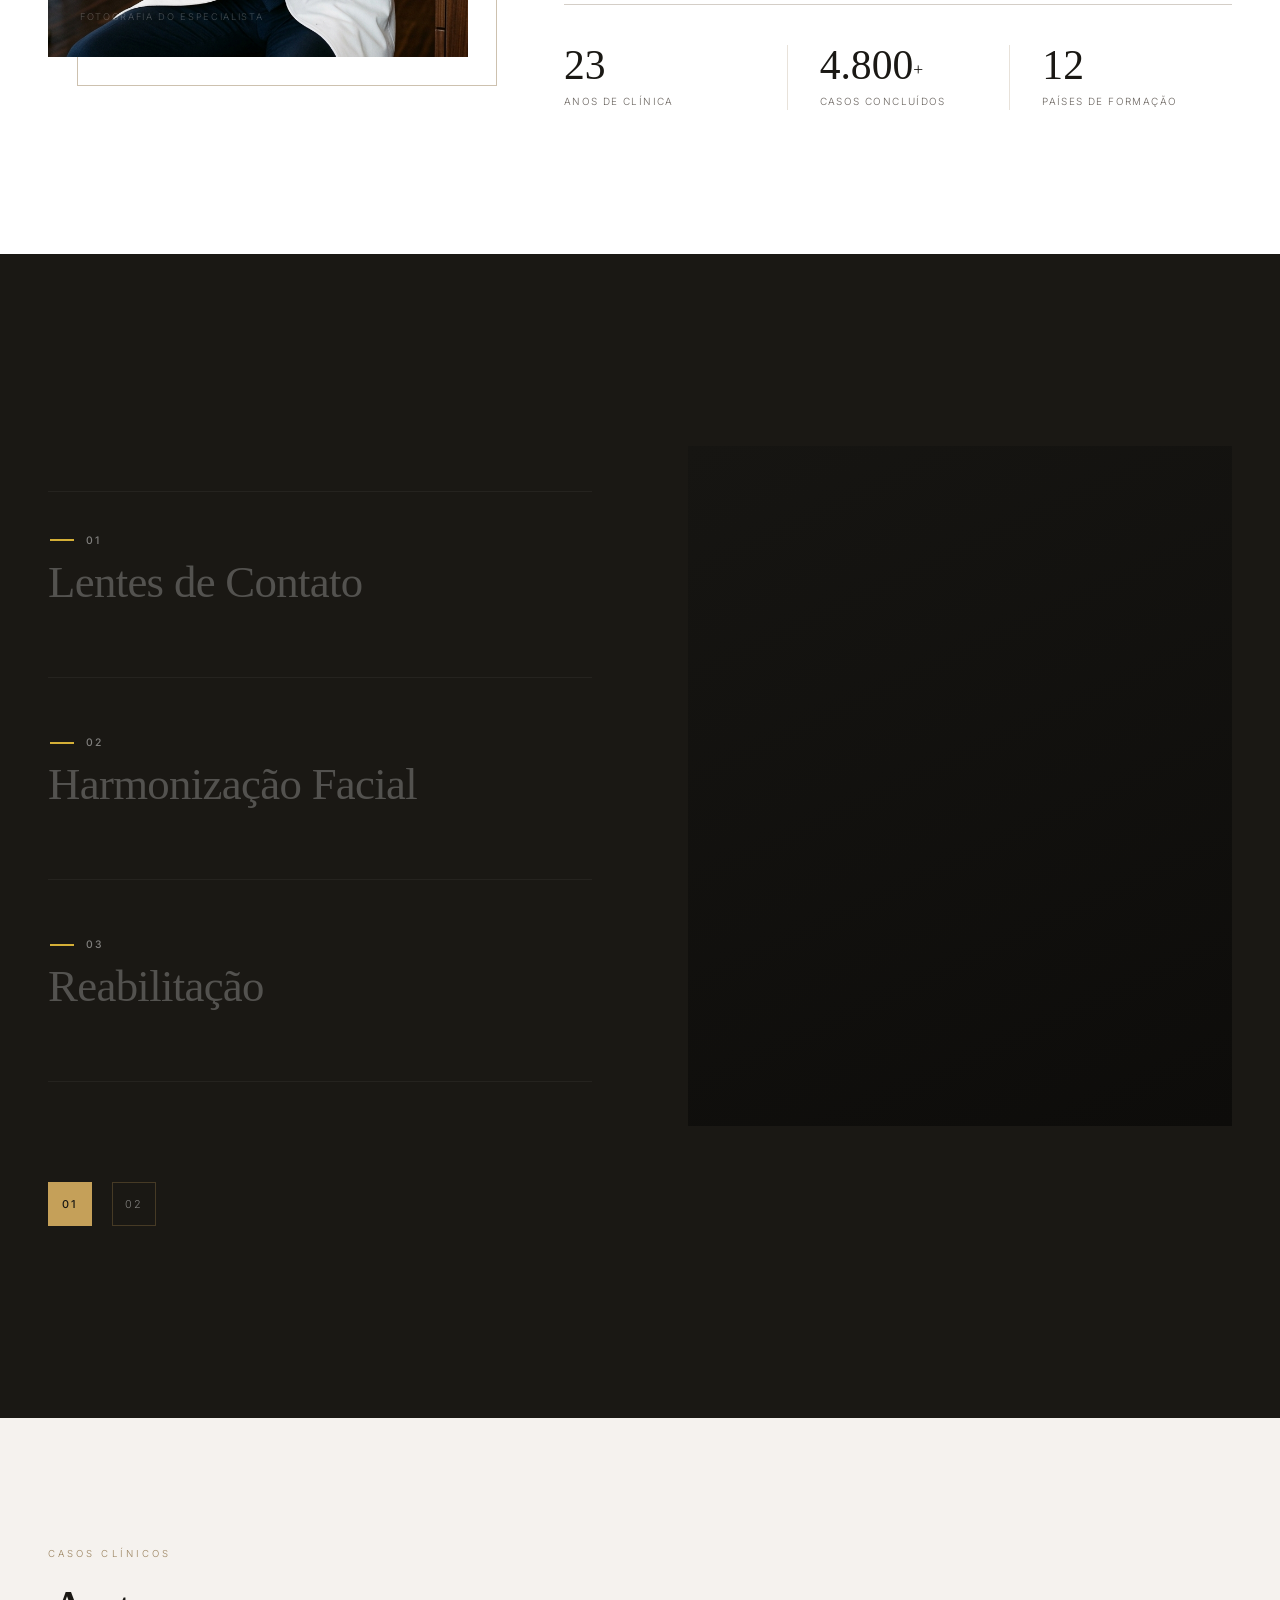
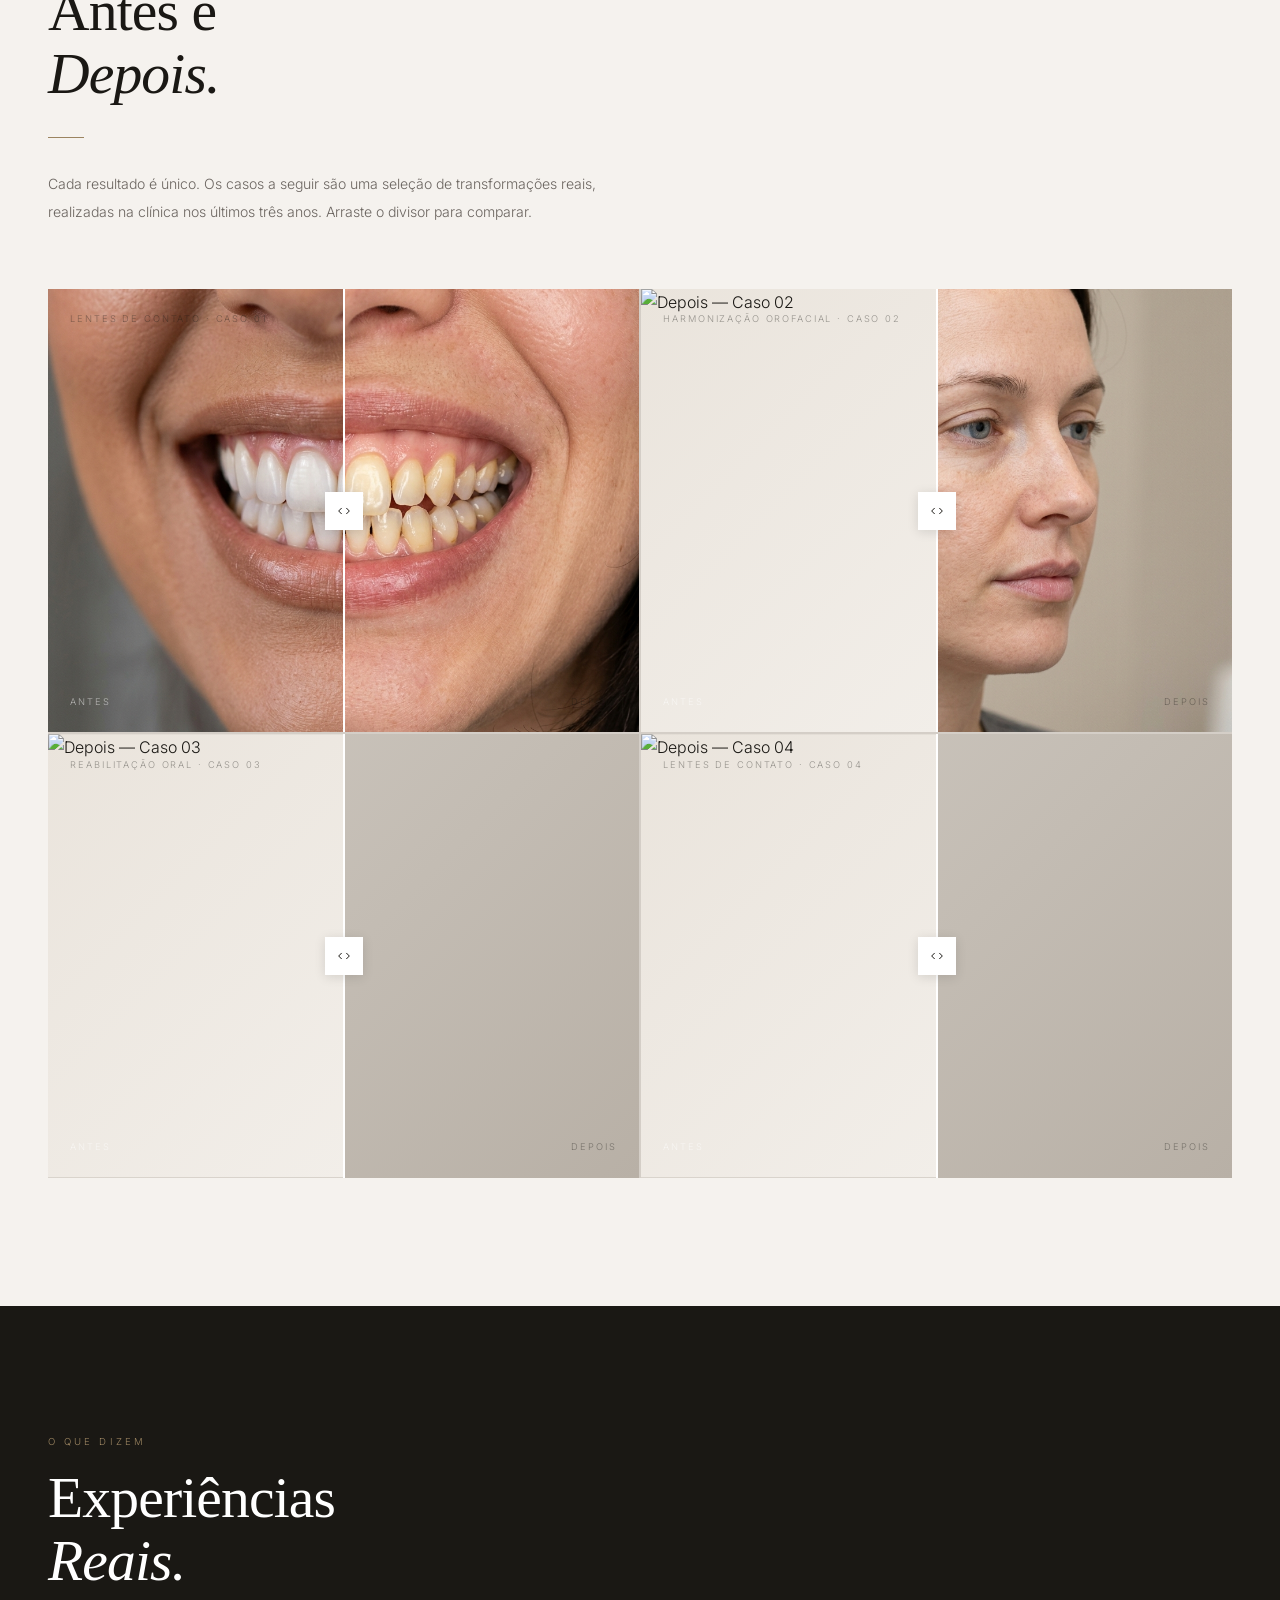
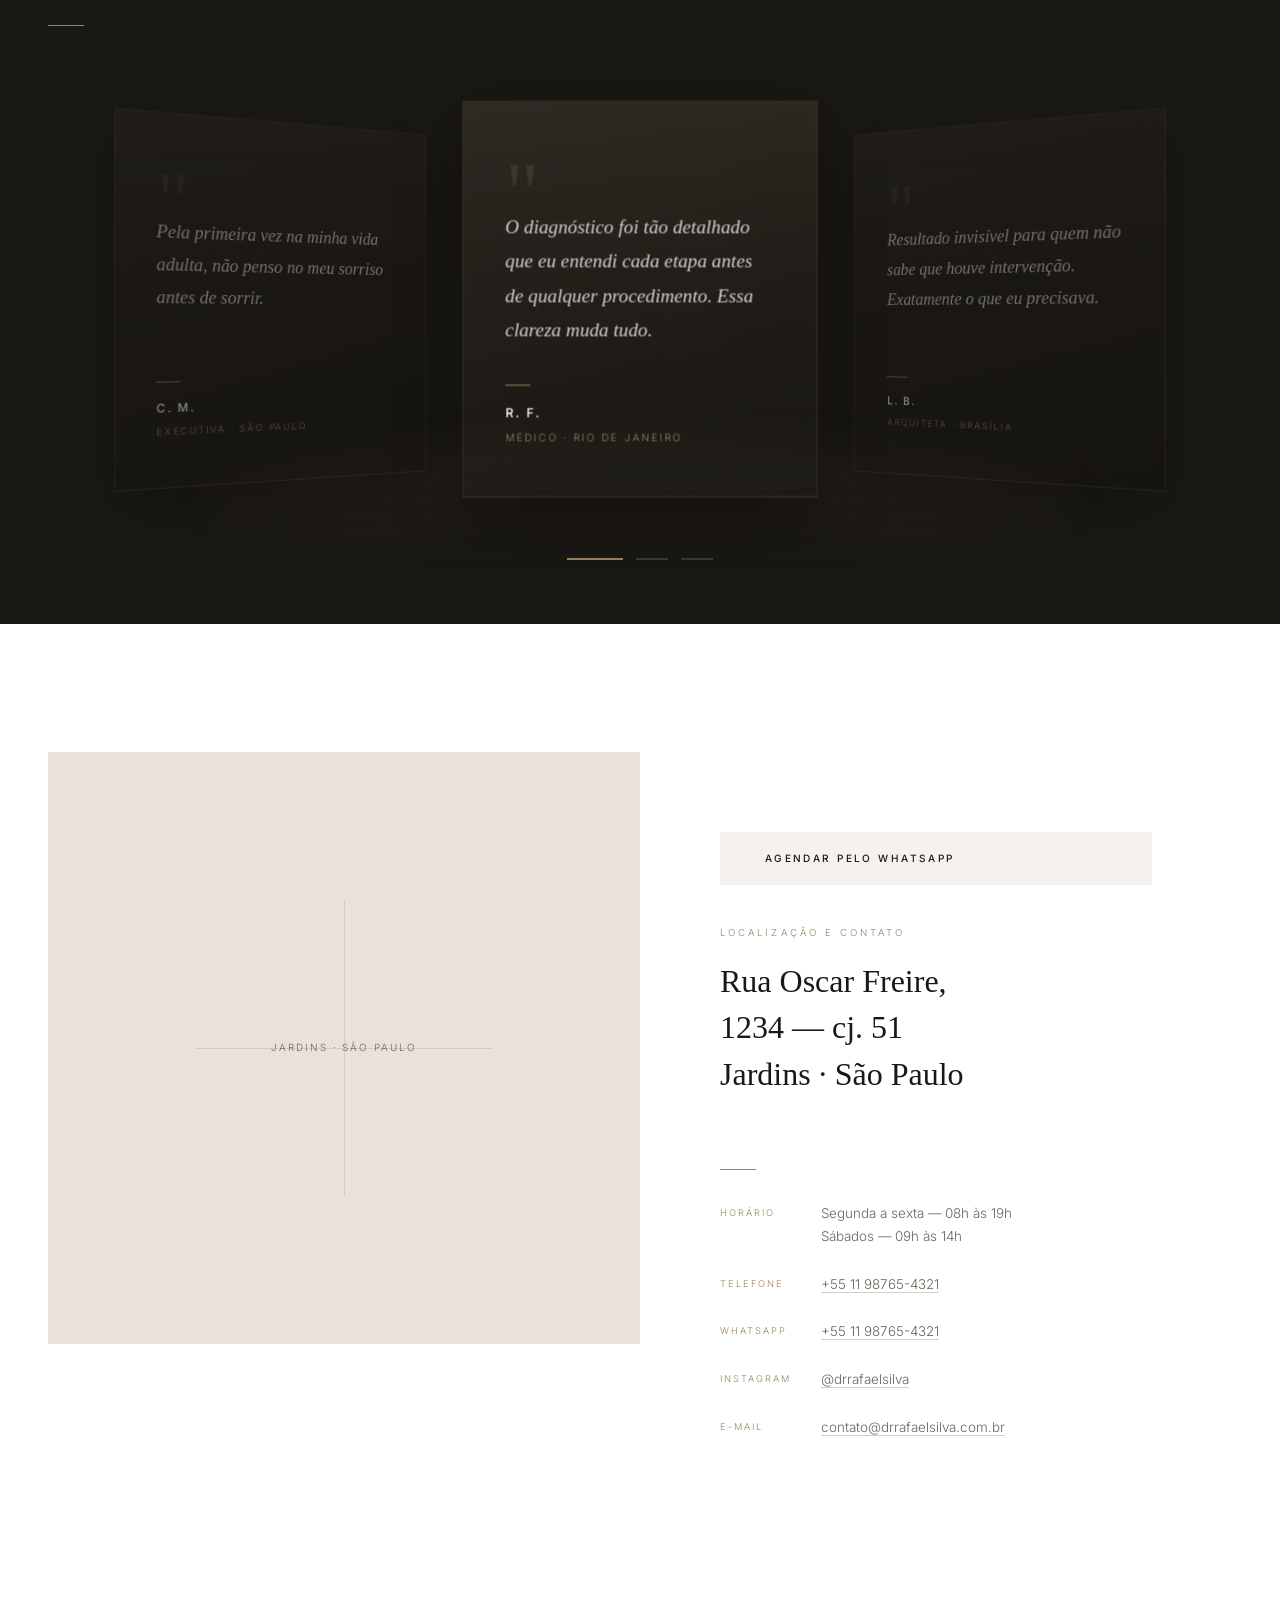
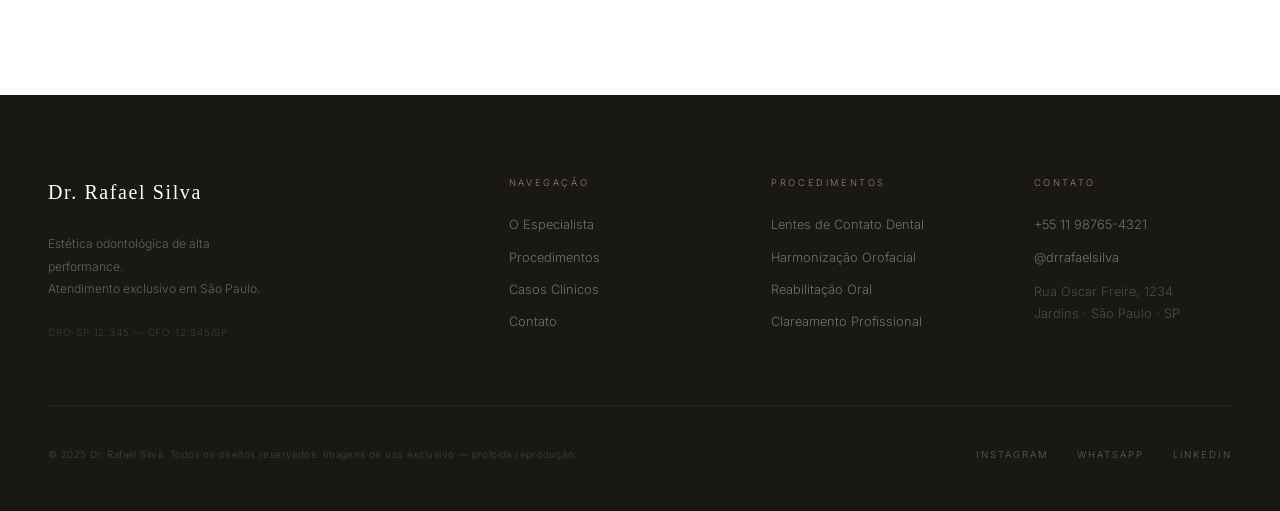
==== commit 4d1c9870: "atualização" ====
--- a/assets/master-template/index.html
+++ b/assets/master-template/index.html
@@ -126,78 +126,150 @@
        PROCEDIMENTOS — Cinematic Text Reveal
   ============================================================ -->
   <section class="section procedures-cinematic" id="procedimentos">
-    <div class="container proc-container">
-
-      <!-- Lado Esquerdo: Tipografia Gigante -->
-      <div class="proc-list">
-        <div class="proc-list-item reveal" data-proc="1">
-          <div class="proc-text-wrapper">
-            <div class="proc-meta">
-              <span class="proc-accent-line"></span>
-              <span class="proc-number">01</span>
-            </div>
-            <h3 class="proc-name">Lentes de Contato</h3>
-            <span class="proc-cta">saiba mais</span>
-          </div>
-        </div>
-        <div class="proc-list-item reveal d1" data-proc="2">
-          <div class="proc-text-wrapper">
-            <div class="proc-meta">
-              <span class="proc-accent-line"></span>
-              <span class="proc-number">02</span>
-            </div>
-            <h3 class="proc-name">Harmonização Facial</h3>
-            <span class="proc-cta">saiba mais</span>
-          </div>
-        </div>
-        <div class="proc-list-item reveal d2" data-proc="3">
-          <div class="proc-text-wrapper">
-            <div class="proc-meta">
-              <span class="proc-accent-line"></span>
-              <span class="proc-number">03</span>
-            </div>
-            <h3 class="proc-name">Reabilitação</h3>
-            <span class="proc-cta">saiba mais</span>
-          </div>
-        </div>
-      </div>
-
-      <!-- Lado Direito: Visuals Cinematográficos -->
-      <div class="proc-visuals reveal d2">
-        <div class="proc-visual" data-proc="1">
-          <div class="card-inner">
-            <div class="card-front"
-              style="background-image: url('https://images.unsplash.com/photo-1606811841689-23dfddce3e95?auto=format&fit=crop&q=80&w=800');">
-            </div>
-            <div class="card-back">
-              <p class="card-desc">Finas lâminas de porcelana que remodelam o sorriso com precisão milimétrica,
-                corrigindo cor, formato e alinhamento de forma definitiva e minimamente invasiva.</p>
-            </div>
-          </div>
-        </div>
-        <div class="proc-visual" data-proc="2">
-          <div class="card-inner">
-            <div class="card-front"
-              style="background-image: url('https://images.unsplash.com/photo-1588776814546-1ffcf47267a5?auto=format&fit=crop&q=80&w=800');">
-            </div>
-            <div class="card-back">
-              <p class="card-desc">Equilíbrio das proporções do rosto com naturalidade, realçando a beleza única de cada
-                paciente. Preenchimentos estruturais e toxina botulínica de alta precisão.</p>
-            </div>
-          </div>
-        </div>
-        <div class="proc-visual" data-proc="3">
-          <div class="card-inner">
-            <div class="card-front"
-              style="background-image: url('https://images.unsplash.com/photo-1579684385127-1ef15d508118?auto=format&fit=crop&q=80&w=800');">
-            </div>
-            <div class="card-back">
-              <p class="card-desc">Restabelece a função mastigatória e a estética global do sorriso. Planejamento
-                minucioso que devolve segurança e conforto absolutos a longo prazo.</p>
-            </div>
-          </div>
-        </div>
-      </div>
+    <div class="container">
+      <div class="proc-flipper">
+
+        <!-- FACE 1: Procedimentos Principais -->
+        <div class="proc-page proc-page-1">
+          <div class="proc-container">
+            <div class="proc-list">
+              <div class="proc-list-item reveal" data-proc="1">
+                <div class="proc-text-wrapper">
+                  <div class="proc-meta">
+                    <span class="proc-accent-line"></span>
+                    <span class="proc-number">01</span>
+                  </div>
+                  <h3 class="proc-name">Lentes de Contato</h3>
+                  <span class="proc-cta">saiba mais</span>
+                </div>
+              </div>
+              <div class="proc-list-item reveal d1" data-proc="2">
+                <div class="proc-text-wrapper">
+                  <div class="proc-meta">
+                    <span class="proc-accent-line"></span>
+                    <span class="proc-number">02</span>
+                  </div>
+                  <h3 class="proc-name">Harmonização Facial</h3>
+                  <span class="proc-cta">saiba mais</span>
+                </div>
+              </div>
+              <div class="proc-list-item reveal d2" data-proc="3">
+                <div class="proc-text-wrapper">
+                  <div class="proc-meta">
+                    <span class="proc-accent-line"></span>
+                    <span class="proc-number">03</span>
+                  </div>
+                  <h3 class="proc-name">Reabilitação</h3>
+                  <span class="proc-cta">saiba mais</span>
+                </div>
+              </div>
+            </div>
+
+            <div class="proc-visuals reveal d2">
+              <div class="proc-visual" data-proc="1">
+                <div class="card-inner">
+                  <div class="card-front"
+                    style="background-image: url('https://images.unsplash.com/photo-1606811841689-23dfddce3e95?auto=format&fit=crop&q=80&w=800');">
+                  </div>
+                  <div class="card-back">
+                    <p class="card-desc">Finas lâminas de porcelana que remodelam o sorriso com precisão milimétrica,
+                      corrigindo cor, formato e alinhamento de forma definitiva.</p>
+                  </div>
+                </div>
+              </div>
+              <div class="proc-visual" data-proc="2">
+                <div class="card-inner">
+                  <div class="card-front"
+                    style="background-image: url('https://images.unsplash.com/photo-1588776814546-1ffcf47267a5?auto=format&fit=crop&q=80&w=800');">
+                  </div>
+                  <div class="card-back">
+                    <p class="card-desc">Equilíbrio das proporções do rosto com naturalidade, realçando a beleza única
+                      de
+                      cada paciente com preenchimentos estruturais.</p>
+                  </div>
+                </div>
+              </div>
+              <div class="proc-visual" data-proc="3">
+                <div class="card-inner">
+                  <div class="card-front"
+                    style="background-image: url('https://images.unsplash.com/photo-1579684385127-1ef15d508118?auto=format&fit=crop&q=80&w=800');">
+                  </div>
+                  <div class="card-back">
+                    <p class="card-desc">Restabelece a função mastigatória e a estética global do sorriso com
+                      planejamento minucioso e segurança absoluta.</p>
+                  </div>
+                </div>
+              </div>
+            </div>
+          </div>
+        </div>
+
+        <!-- FACE 2: Novos Procedimentos -->
+        <div class="proc-page proc-page-2">
+          <div class="proc-container">
+            <div class="proc-list">
+              <div class="proc-list-item" data-proc="4">
+                <div class="proc-text-wrapper">
+                  <div class="proc-meta">
+                    <span class="proc-accent-line"></span>
+                    <span class="proc-number">04</span>
+                  </div>
+                  <h3 class="proc-name">Invisalign</h3>
+                  <span class="proc-cta">saiba mais</span>
+                </div>
+              </div>
+              <div class="proc-list-item d1" data-proc="5">
+                <div class="proc-text-wrapper">
+                  <div class="proc-meta">
+                    <span class="proc-accent-line"></span>
+                    <span class="proc-number">05</span>
+                  </div>
+                  <h3 class="proc-name">Tratamento para Apneia</h3>
+                  <span class="proc-cta">saiba mais</span>
+                </div>
+              </div>
+            </div>
+
+            <div class="proc-visuals">
+              <div class="proc-visual" data-proc="4">
+                <div class="card-inner">
+                  <div class="card-front"
+                    style="background-image: url('https://images.unsplash.com/photo-1593115057322-e94b77572f20?auto=format&fit=crop&q=80&w=800');">
+                  </div>
+                  <div class="card-back">
+                    <p class="card-desc">Ortodontia invisível com alinhadores removíveis. Conforto e discrição absoluta
+                      para alinhar seu sorriso sem o uso de braquetes metálicos.</p>
+                  </div>
+                </div>
+              </div>
+              <div class="proc-visual" data-proc="5">
+                <div class="card-inner">
+                  <div class="card-front"
+                    style="background-image: url('https://images.unsplash.com/photo-1550605472-83f319522bb9?auto=format&fit=crop&q=80&w=800');">
+                  </div>
+                  <div class="card-back">
+                    <p class="card-desc">Soluções odontológicas para o ronco e apneia do sono. Dispositivos intra-orais
+                      personalizados que garantem um descanso reparador.</p>
+                  </div>
+                </div>
+              </div>
+            </div>
+          </div>
+        </div>
+
+      </div>
+
+      <!-- PAGINAÇÃO (LUXO MONOLÍTICO) -->
+      <nav class="proc-pagination-nav reveal d3">
+        <ul class="proc-pagination-list">
+          <li class="proc-pagination-item active" data-page="1">
+            <button class="proc-pagination-btn">01</button>
+          </li>
+          <li class="proc-pagination-item" data-page="2">
+            <button class="proc-pagination-btn">02</button>
+          </li>
+        </ul>
+      </nav>
 
     </div>
   </section>
@@ -575,52 +647,76 @@
     );
     document.querySelectorAll('.reveal').forEach(el => observer.observe(el));
 
-    // 4. PROCEDURES CINEMATIC TEXT REVEAL & 3D FLIP
+    // 4. PROCEDURES CINEMATIC — Lógica de Hover e 3D Flip
     const procItems = document.querySelectorAll('.proc-list-item');
     const procVisuals = document.querySelectorAll('.proc-visual');
-    const procContainer = document.querySelector('.proc-container');
-
-    if (procItems.length > 0) {
-      procItems.forEach(item => {
-        // Hover — mostra a imagem (frente do card)
-        item.addEventListener('mouseenter', () => {
-          const target = item.getAttribute('data-proc');
-
-          procItems.forEach(i => i.classList.remove('active'));
-          item.classList.add('active');
-
-          procVisuals.forEach(v => {
-            v.classList.remove('flipped');
-            if (v.getAttribute('data-proc') === target) {
-              v.classList.add('active');
-            } else {
-              v.classList.remove('active');
-            }
-          });
-        });
-
-        // Click — vira o card para revelar o verso bronze
-        item.addEventListener('click', () => {
-          const target = item.getAttribute('data-proc');
-          procVisuals.forEach(v => {
-            if (v.getAttribute('data-proc') === target) {
-              v.classList.toggle('flipped');
-            }
-          });
+    const proceduresSection = document.querySelector('.procedures-cinematic');
+
+    if (proceduresSection) {
+      // Usamos delegação no nível da seção para capturar todos os containers (Page 1 e 2)
+      proceduresSection.addEventListener('mouseover', (e) => {
+        const item = e.target.closest('.proc-list-item');
+        if (!item) return;
+
+        const target = item.getAttribute('data-proc');
+        if (!target) return;
+
+        if (item.classList.contains('active')) return;
+
+        // Reset geral de ativos
+        procItems.forEach(i => i.classList.remove('active'));
+        item.classList.add('active');
+
+        procVisuals.forEach(v => {
+          v.classList.remove('flipped');
+          if (v.getAttribute('data-proc') === target) {
+            v.classList.add('active');
+          } else {
+            v.classList.remove('active');
+          }
         });
       });
 
-      // Mouseleave no container inteiro — reseta tudo
-      procContainer.addEventListener('mouseleave', () => {
-        procItems.forEach(i => i.classList.remove('active'));
+      // Click — vira o card para revelar o verso bronze
+      proceduresSection.addEventListener('click', (e) => {
+        const item = e.target.closest('.proc-list-item');
+        if (!item) return;
+
+        const target = item.getAttribute('data-proc');
+        if (!target) return;
+
         procVisuals.forEach(v => {
-          v.classList.remove('active');
-          v.classList.remove('flipped');
+          if (v.getAttribute('data-proc') === target) {
+            v.classList.toggle('flipped');
+          }
         });
       });
     }
 
-    // 5. SHOWROOM 3D CAROUSEL — Vitrine de depoimentos
+    // 5. PROCEDURES PAGINATION SWITCH (Click-based)
+    const flipper = document.querySelector('.proc-flipper');
+    const paginationItems = document.querySelectorAll('.proc-pagination-item');
+
+    const goToPage = (page) => {
+      if (page === 2) {
+        flipper.classList.add('is-flipped');
+      } else {
+        flipper.classList.remove('is-flipped');
+      }
+
+      paginationItems.forEach(item => {
+        item.classList.toggle('active', parseInt(item.getAttribute('data-page')) === page);
+      });
+    };
+
+    paginationItems.forEach(item => {
+      item.addEventListener('click', (e) => {
+        e.stopPropagation();
+        goToPage(parseInt(item.getAttribute('data-page')));
+      });
+    });
+
+    // 6. SHOWROOM 3D CAROUSEL — Vitrine de depoimentos
     const showroomCards = document.querySelectorAll('.showroom-card');
     const showroomDots = document.querySelectorAll('.showroom-dot');
     // Posições circulares: [left, center, right]
--- a/assets/master-template/style.css
+++ b/assets/master-template/style.css
@@ -557,6 +557,33 @@
   background: var(--dark);
   color: var(--white);
   padding: var(--gap-2xl) 3rem;
+  perspective: 2500px;
+  overflow: visible;
+}
+
+.proc-flipper {
+  position: relative;
+  width: 100%;
+  transform-style: preserve-3d;
+  transition: transform 1.2s cubic-bezier(0.22, 1, 0.36, 1);
+}
+
+/* Flip via classe (acionado por clique na paginação) */
+.proc-flipper.is-flipped {
+  transform: rotateY(180deg);
+}
+
+.proc-page {
+  backface-visibility: hidden;
+  -webkit-backface-visibility: hidden;
+  width: 100%;
+}
+
+.proc-page-2 {
+  position: absolute;
+  top: 0;
+  left: 0;
+  transform: rotateY(180deg);
 }
 
 .proc-container {
@@ -626,6 +653,77 @@
   line-height: 1.05;
   letter-spacing: -0.015em;
   margin: 0;
+}
+
+/* =============================================================
+   PAGINAÇÃO DE PROCEDIMENTOS (LUXO MONOLÍTICO)
+   ============================================================= */
+.proc-pagination-nav {
+  margin-top: 3.5rem;
+}
+
+.proc-pagination-list {
+  display: flex;
+  list-style: none;
+  gap: 1.25rem;
+  padding: 0;
+}
+
+.proc-pagination-item {
+  position: relative;
+}
+
+.proc-pagination-btn {
+  display: flex;
+  align-items: center;
+  justify-content: center;
+  width: 44px;
+  height: 44px;
+  background: transparent;
+  border: 1px solid rgba(197, 160, 89, 0.25);
+  color: rgba(255, 255, 255, 0.45);
+  font-family: var(--sans);
+  font-size: 0.68rem;
+  font-weight: 300;
+  letter-spacing: 2px;
+  cursor: pointer;
+  transition: all 0.5s cubic-bezier(0.23, 1, 0.32, 1);
+  position: relative;
+  overflow: hidden;
+}
+
+/* Micro-interação: Linha superior fina (Alta Costura) */
+.proc-pagination-btn::before {
+  content: '';
+  position: absolute;
+  top: 0;
+  left: 0;
+  width: 100%;
+  height: 2px;
+  background: #C5A059;
+  transform: translateY(-100%);
+  transition: transform 0.4s ease;
+}
+
+.proc-pagination-btn:hover {
+  color: var(--white);
+  border-color: #C5A059;
+}
+
+.proc-pagination-btn:hover::before {
+  transform: translateY(0);
+}
+
+/* Estado Ativo — Fundo preenchido ou destaque dourado */
+.proc-pagination-item.active .proc-pagination-btn {
+  background: #C5A059;
+  color: var(--dark);
+  border-color: #C5A059;
+  font-weight: 500;
+}
+
+.proc-pagination-item.active .proc-pagination-btn::before {
+  display: none;
 }
 
 .proc-cta {
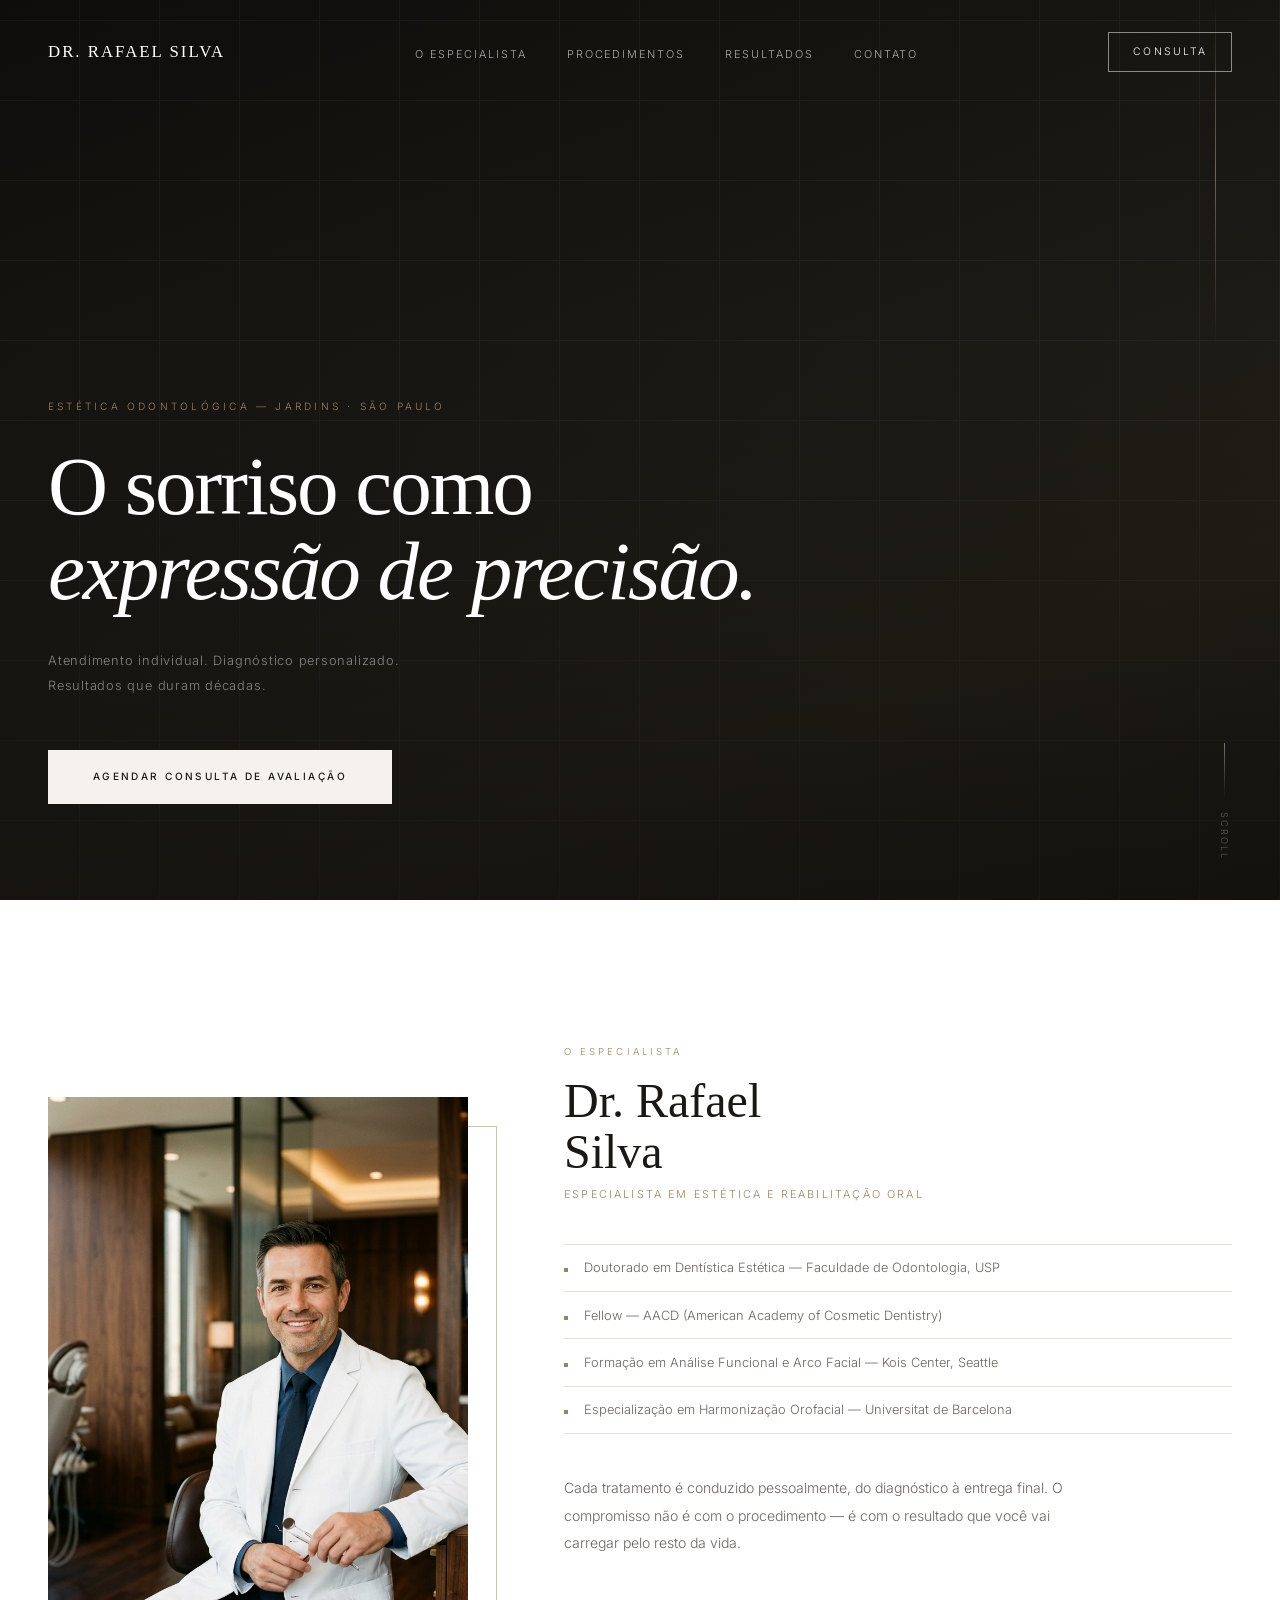
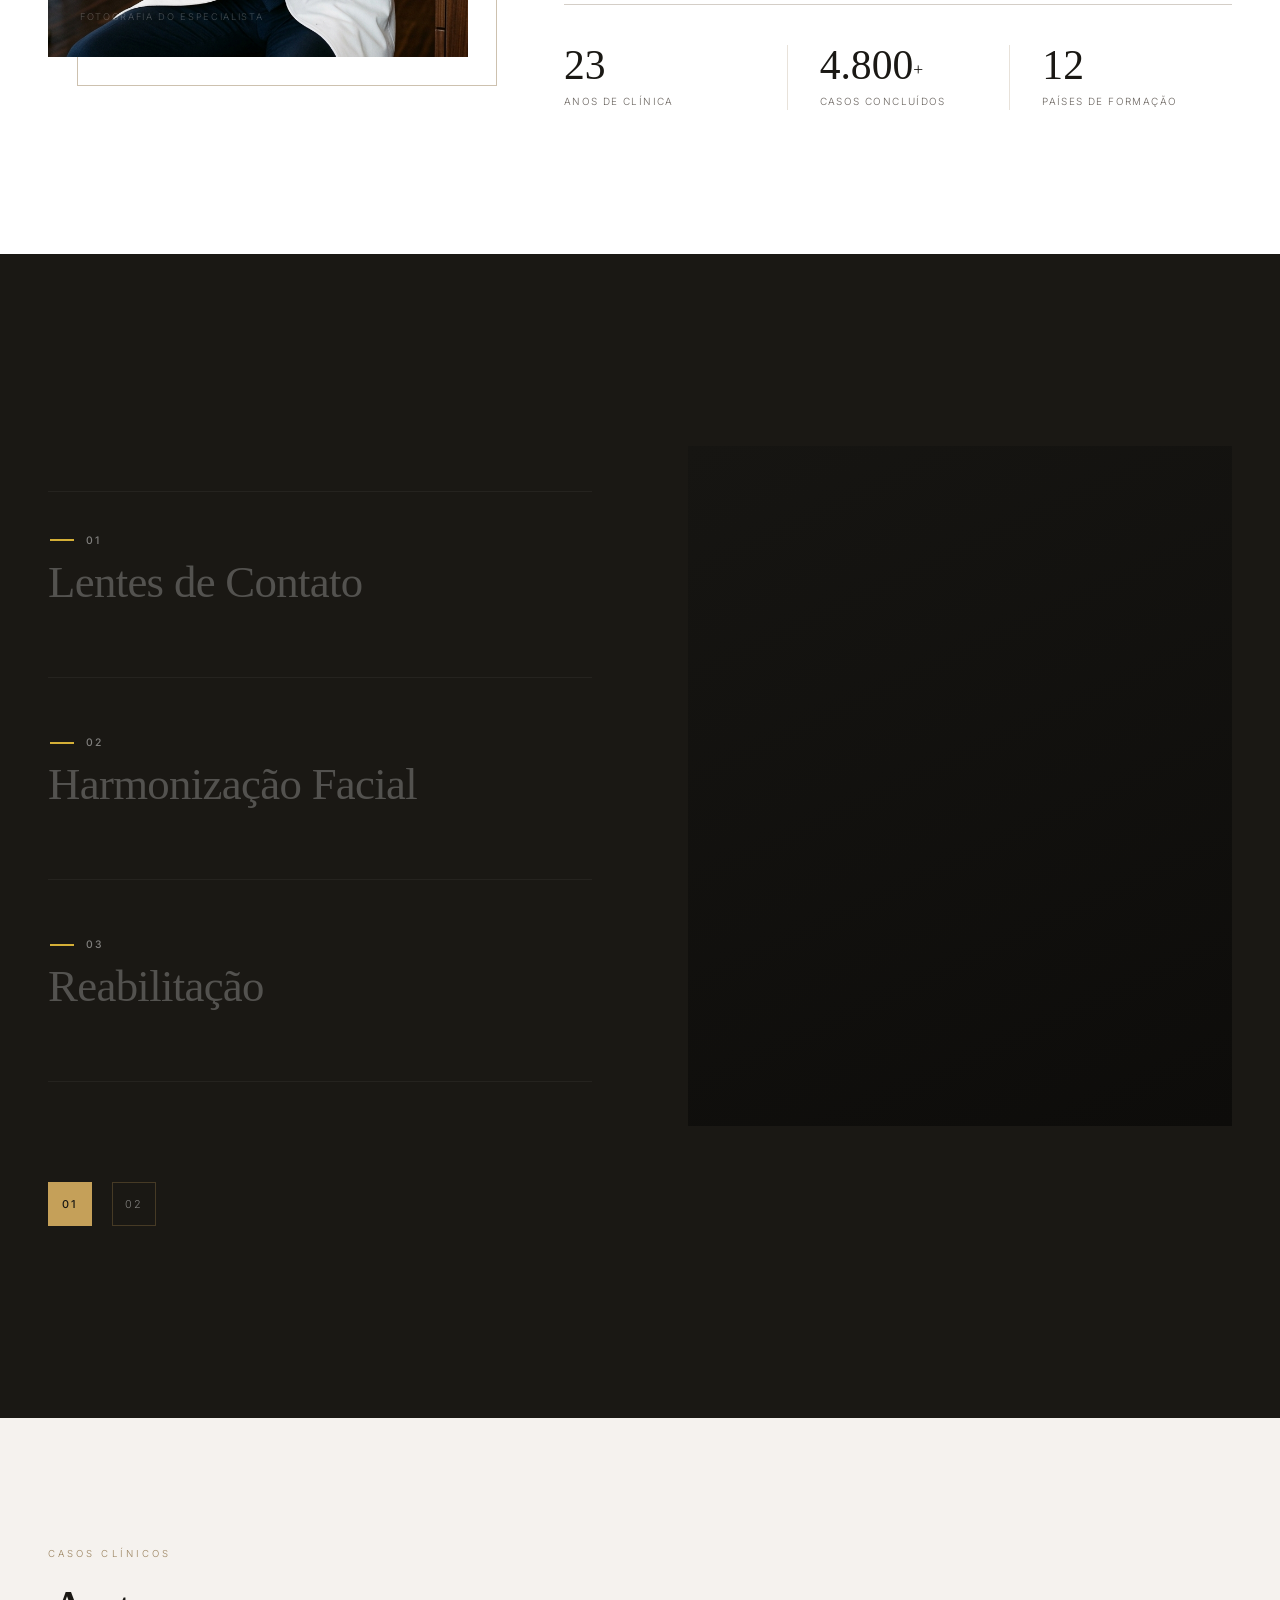
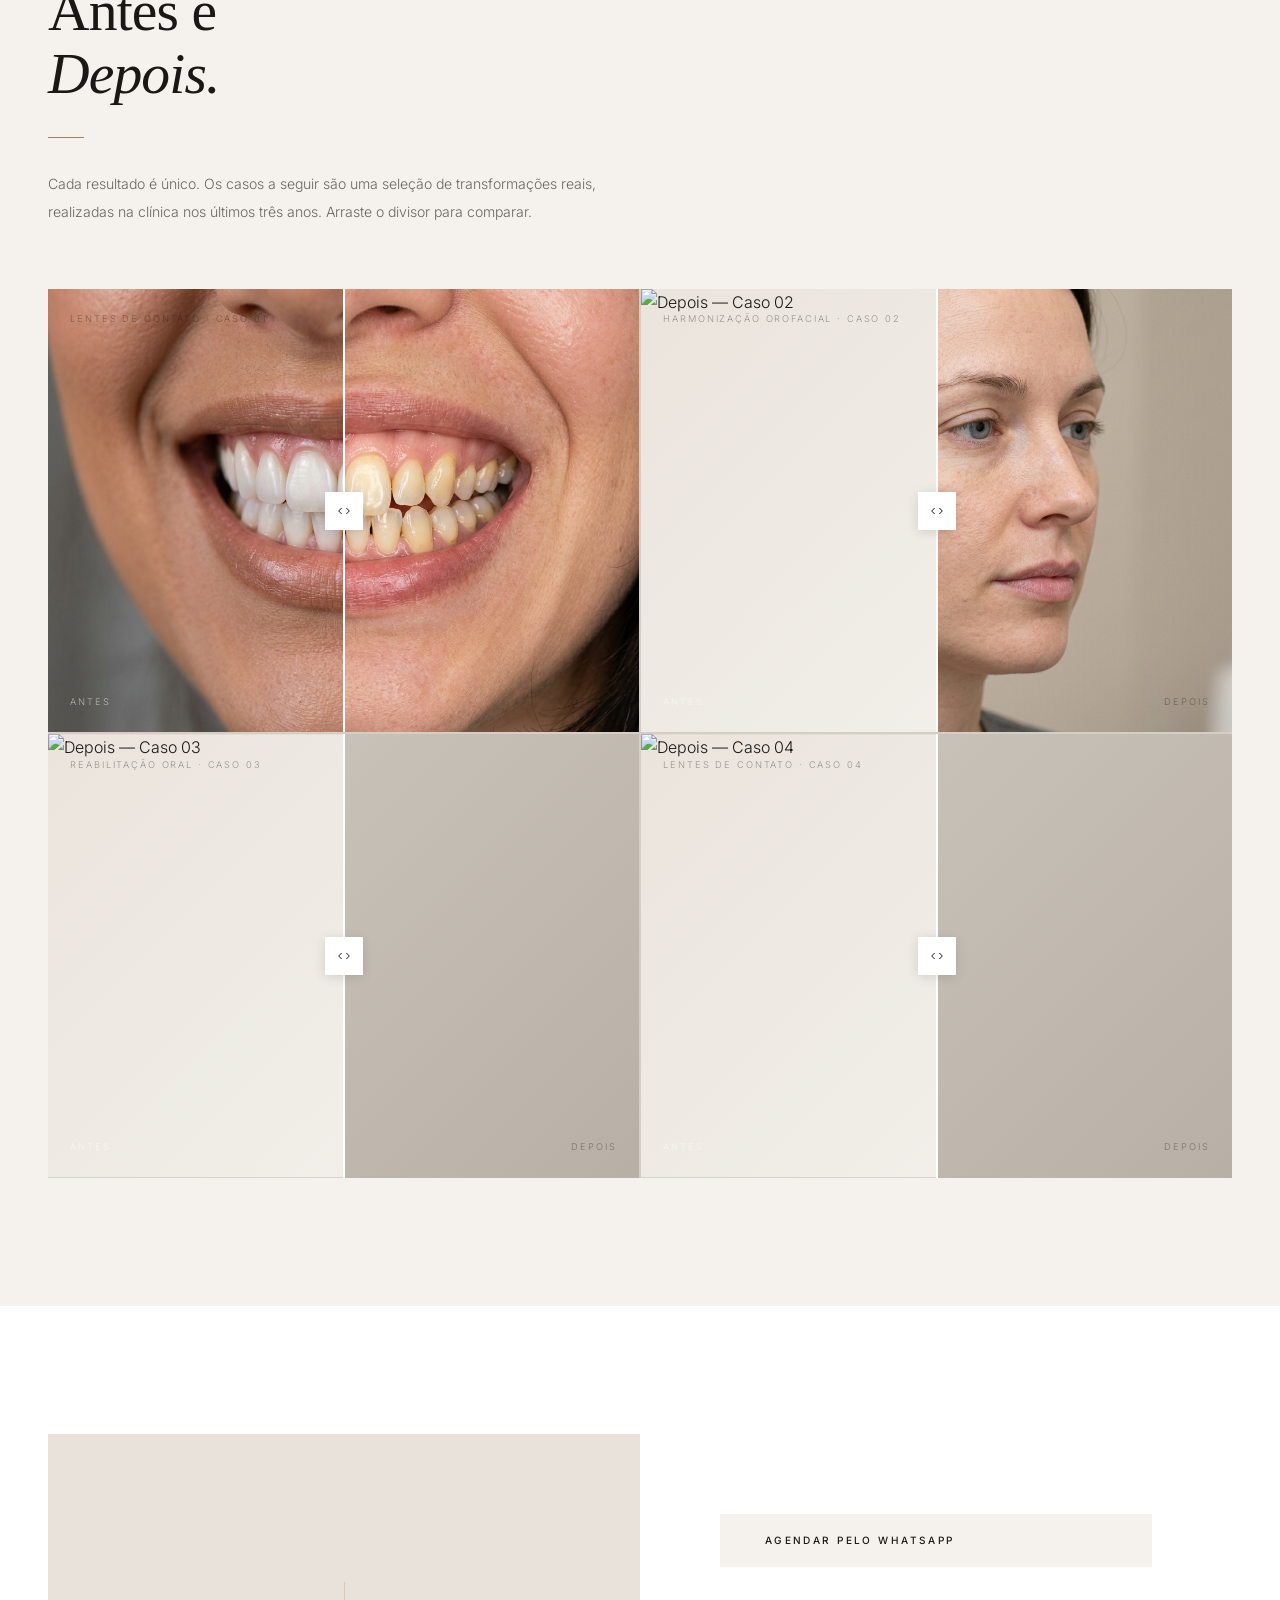
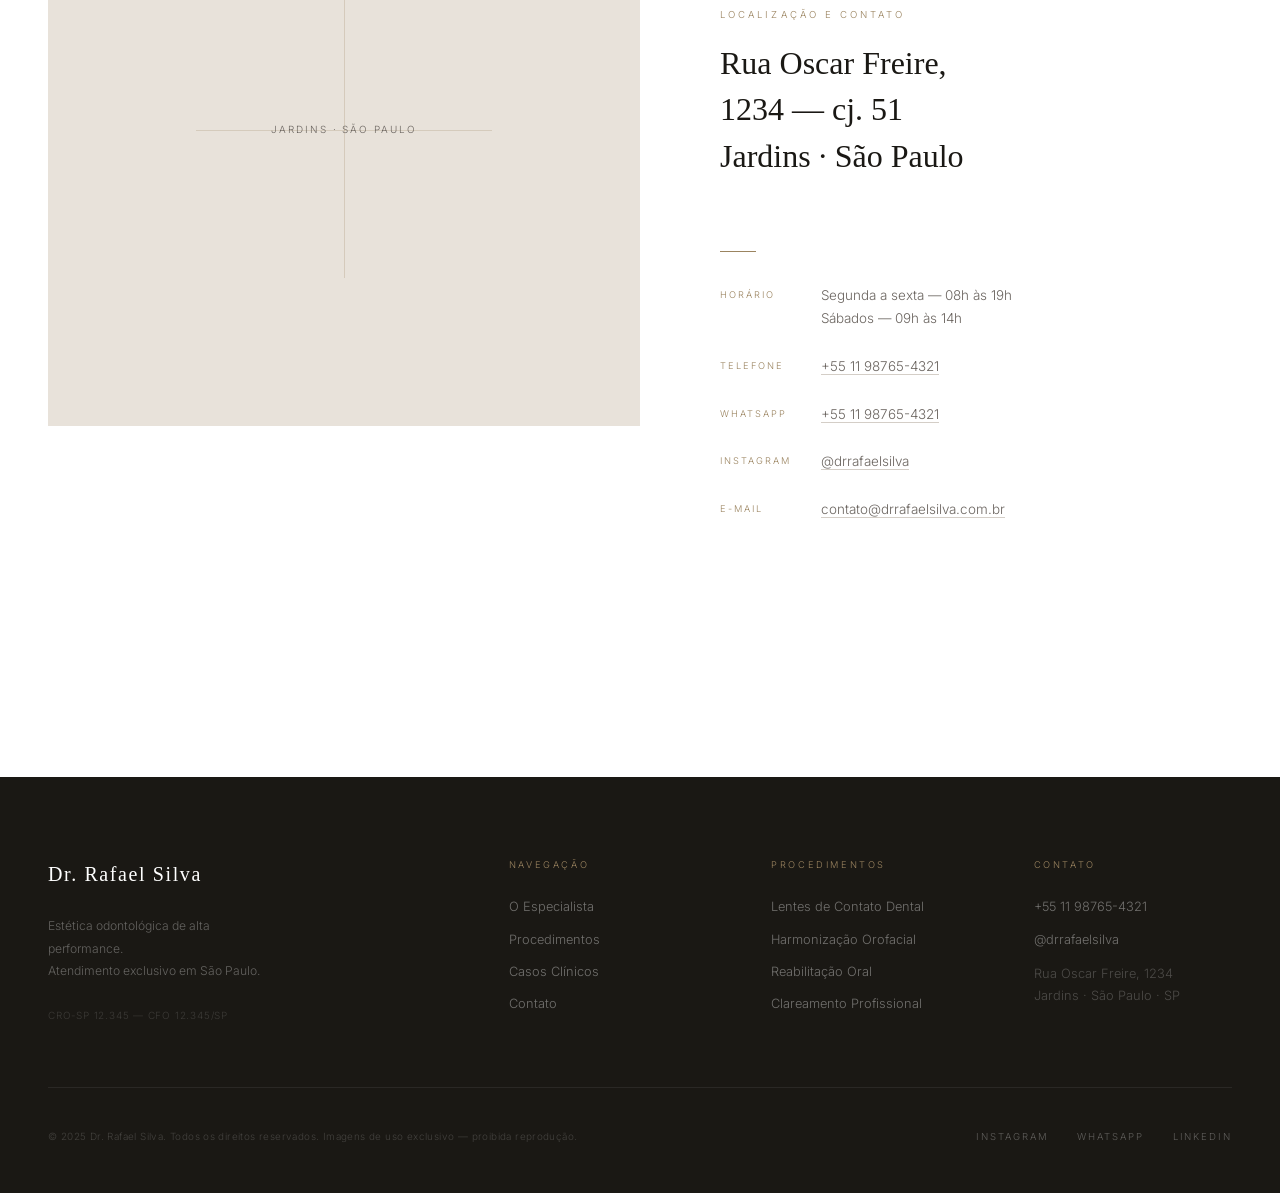
==== commit a2b689fc: "template final" ====
--- a/assets/master-template/index.html
+++ b/assets/master-template/index.html
@@ -297,10 +297,12 @@
         <!-- Caso 01 -->
         <div class="ba-item reveal" data-ba>
           <div class="ba-before">
-            <img src="before-caso01.png" alt="Antes — Caso 01" style="width:100%;height:100%;object-fit:cover;">
+            <img src="before-caso01.png" alt="Antes — Caso 01" style="width:100%;height:100%;object-fit:cover;"
+              draggable="false">
           </div>
           <div class="ba-after">
-            <img src="after-caso01.png" alt="Depois — Caso 01" style="width:100%;height:100%;object-fit:cover;">
+            <img src="after-caso01.png" alt="Depois — Caso 01" style="width:100%;height:100%;object-fit:cover;"
+              draggable="false">
           </div>
           <div class="ba-line"></div>
           <div class="ba-handle">
@@ -316,11 +318,12 @@
         <!-- Caso 02 -->
         <div class="ba-item reveal d1" data-ba>
           <div class="ba-before">
-            <img src="before-caso02.png" alt="Antes — Caso 02" style="width:100%;height:100%;object-fit:cover;">
+            <img src="before-caso02.png" alt="Antes — Caso 02" style="width:100%;height:100%;object-fit:cover;"
+              draggable="false">
           </div>
           <div class="ba-after">
             <img src="https://images.unsplash.com/photo-1581585090032-87e8e0747a35?auto=format&fit=crop&q=80&w=800"
-              alt="Depois — Caso 02" style="width:100%;height:100%;object-fit:cover;">
+              alt="Depois — Caso 02" style="width:100%;height:100%;object-fit:cover;" draggable="false">
           </div>
           <div class="ba-line"></div>
           <div class="ba-handle">
@@ -337,11 +340,11 @@
         <div class="ba-item reveal d1" data-ba>
           <div class="ba-before">
             <img src="https://images.unsplash.com/photo-1598256989800-fe5f95da9787?auto=format&fit=crop&q=80&w=800"
-              alt="Antes — Caso 03" style="width:100%;height:100%;object-fit:cover;">
+              alt="Antes — Caso 03" style="width:100%;height:100%;object-fit:cover;" draggable="false">
           </div>
           <div class="ba-after">
             <img src="https://images.unsplash.com/photo-1606811841689-23dfddce3e95?auto=format&fit=crop&q=80&w=800"
-              alt="Depois — Caso 03" style="width:100%;height:100%;object-fit:cover;">
+              alt="Depois — Caso 03" style="width:100%;height:100%;object-fit:cover;" draggable="false">
           </div>
           <div class="ba-line"></div>
           <div class="ba-handle">
@@ -358,11 +361,11 @@
         <div class="ba-item reveal d2" data-ba>
           <div class="ba-before">
             <img src="https://images.unsplash.com/photo-1588776814546-1ffcf47267a5?auto=format&fit=crop&q=80&w=800"
-              alt="Antes — Caso 04" style="width:100%;height:100%;object-fit:cover;">
+              alt="Antes — Caso 04" style="width:100%;height:100%;object-fit:cover;" draggable="false">
           </div>
           <div class="ba-after">
             <img src="https://images.unsplash.com/photo-1579684385127-1ef15d508118?auto=format&fit=crop&q=80&w=800"
-              alt="Depois — Caso 04" style="width:100%;height:100%;object-fit:cover;">
+              alt="Depois — Caso 04" style="width:100%;height:100%;object-fit:cover;" draggable="false">
           </div>
           <div class="ba-line"></div>
           <div class="ba-handle">
@@ -379,84 +382,7 @@
     </div>
   </section>
 
-  <!-- ============================================================
-       DEPOIMENTOS — Showroom 3D / Vitrine com cards em perspectiva
-       Referência: Porsche/BMW configurators — rotateY lateral,
-       card central frontal, hover avança qualquer card.
-  ============================================================ -->
-  <section class="testimonials" id="depoimentos">
-    <div class="container">
-      <p class="eyebrow reveal">O que dizem</p>
-      <h2 class="section-title reveal d1" style="color: var(--dark); margin-bottom: 1rem;">
-        Experiências<br><em>Reais.</em></h2>
-      <div class="rule reveal d1"></div>
-    </div>
-
-    <!-- Showroom 3D Stage -->
-    <div class="showroom-stage reveal d2">
-      <div class="showroom-track" id="showroomTrack">
-
-        <!-- Card Left -->
-        <div class="showroom-card" data-position="left">
-          <div class="showroom-card-inner">
-            <div class="showroom-card-glow"></div>
-            <div class="showroom-card-quote-icon" aria-hidden="true">"</div>
-            <p class="showroom-card-text">
-              Pela primeira vez na minha vida adulta, não penso no meu sorriso
-              antes de sorrir.
-            </p>
-            <div class="showroom-card-footer">
-              <div class="showroom-card-line"></div>
-              <p class="showroom-card-author">C. M.</p>
-              <p class="showroom-card-role">Executiva · São Paulo</p>
-            </div>
-          </div>
-        </div>
-
-        <!-- Card Center -->
-        <div class="showroom-card" data-position="center">
-          <div class="showroom-card-inner">
-            <div class="showroom-card-glow"></div>
-            <div class="showroom-card-quote-icon" aria-hidden="true">"</div>
-            <p class="showroom-card-text">
-              O diagnóstico foi tão detalhado que eu entendi cada etapa antes
-              de qualquer procedimento. Essa clareza muda tudo.
-            </p>
-            <div class="showroom-card-footer">
-              <div class="showroom-card-line"></div>
-              <p class="showroom-card-author">R. F.</p>
-              <p class="showroom-card-role">Médico · Rio de Janeiro</p>
-            </div>
-          </div>
-        </div>
-
-        <!-- Card Right -->
-        <div class="showroom-card" data-position="right">
-          <div class="showroom-card-inner">
-            <div class="showroom-card-glow"></div>
-            <div class="showroom-card-quote-icon" aria-hidden="true">"</div>
-            <p class="showroom-card-text">
-              Resultado invisível para quem não sabe que houve intervenção.
-              Exatamente o que eu precisava.
-            </p>
-            <div class="showroom-card-footer">
-              <div class="showroom-card-line"></div>
-              <p class="showroom-card-author">L. B.</p>
-              <p class="showroom-card-role">Arquiteta · Brasília</p>
-            </div>
-          </div>
-        </div>
-
-      </div>
-
-      <!-- Navigation dots -->
-      <div class="showroom-nav">
-        <button class="showroom-dot active" data-target="0" aria-label="Depoimento 1"></button>
-        <button class="showroom-dot" data-target="1" aria-label="Depoimento 2"></button>
-        <button class="showroom-dot" data-target="2" aria-label="Depoimento 3"></button>
-      </div>
-    </div>
-  </section>
+
 
   <!-- ============================================================
        LOCALIZAÇÃO + CONTATO — mapa / coluna de endereço
@@ -625,12 +551,12 @@
       };
 
       // Mouse
-      item.addEventListener('mousedown', (e) => { dragging = true; update(e.clientX); });
+      item.addEventListener('mousedown', (e) => { e.preventDefault(); dragging = true; update(e.clientX); });
       window.addEventListener('mouseup', () => { dragging = false; });
       window.addEventListener('mousemove', (e) => { if (dragging) update(e.clientX); });
 
       // Touch
-      item.addEventListener('touchstart', (e) => { dragging = true; update(e.touches[0].clientX); }, { passive: true });
+      item.addEventListener('touchstart', (e) => { e.preventDefault(); dragging = true; update(e.touches[0].clientX); }, { passive: false });
       window.addEventListener('touchend', () => { dragging = false; });
       window.addEventListener('touchmove', (e) => { if (dragging) update(e.touches[0].clientX); }, { passive: true });
     });
@@ -716,74 +642,7 @@
       });
     });
 
-    // 6. SHOWROOM 3D CAROUSEL — Vitrine de depoimentos
-    const showroomCards = document.querySelectorAll('.showroom-card');
-    const showroomDots = document.querySelectorAll('.showroom-dot');
-    // Posições circulares: [left, center, right]
-    const positions = ['left', 'center', 'right'];
-    let currentCenter = 1; // índice do card central
-
-    function updateShowroom(centerIndex) {
-      currentCenter = centerIndex;
-      const cardCount = showroomCards.length;
-
-      showroomCards.forEach((card, i) => {
-        // Calcula offset relativo ao centro
-        let offset = i - centerIndex;
-        // Normaliza para range [-1, 0, 1]
-        if (offset < -1) offset += cardCount;
-        if (offset > 1) offset -= cardCount;
-
-        let pos;
-        if (offset === 0) pos = 'center';
-        else if (offset === -1 || (offset === cardCount - 1)) pos = 'left';
-        else pos = 'right';
-
-        card.setAttribute('data-position', pos);
-      });
-
-      // Atualiza dots
-      showroomDots.forEach((dot, i) => {
-        dot.classList.toggle('active', i === centerIndex);
-      });
-    }
-
-    // Click nos dots
-    showroomDots.forEach(dot => {
-      dot.addEventListener('click', () => {
-        const target = parseInt(dot.getAttribute('data-target'));
-        updateShowroom(target);
-      });
-    });
-
-    // Click no card lateral avança ele para o centro
-    showroomCards.forEach((card, index) => {
-      card.addEventListener('click', () => {
-        if (card.getAttribute('data-position') !== 'center') {
-          updateShowroom(index);
-        }
-      });
-    });
-
-    // Auto-rotate a cada 6s (pausa no hover)
-    let showroomInterval;
-    let showroomPaused = false;
-
-    function startShowroomAuto() {
-      showroomInterval = setInterval(() => {
-        if (!showroomPaused) {
-          const next = (currentCenter + 1) % showroomCards.length;
-          updateShowroom(next);
-        }
-      }, 6000);
-    }
-
-    const stageEl = document.querySelector('.showroom-stage');
-    if (stageEl) {
-      stageEl.addEventListener('mouseenter', () => { showroomPaused = true; });
-      stageEl.addEventListener('mouseleave', () => { showroomPaused = false; });
-      startShowroomAuto();
-    }
+
   </script>
 
 </body>
--- a/assets/master-template/style.css
+++ b/assets/master-template/style.css
@@ -905,6 +905,13 @@
   justify-content: center;
 }
 
+.ba-before img,
+.ba-after img {
+  user-select: none;
+  -webkit-user-drag: none;
+  pointer-events: none;
+}
+
 .ba-before {
   background: linear-gradient(135deg, #cec8c0 0%, #b8b0a6 100%);
 }
@@ -1000,278 +1007,7 @@
   pointer-events: none;
 }
 
-/* =============================================================
-       DEPOIMENTOS — SHOWROOM 3D / VITRINE
-       DECISÃO: Inspirado em configuradores Porsche/BMW. Cards
-       laterais inclinados em rotateY, central frontal. Hover em
-       qualquer card avança para frente (translateZ). Sensação de
-       showroom ou vitrine 3D premium.
-       Perspectiva generosa (1400px) para profundidade elegante.
-    ============================================================= */
-.testimonials {
-  background: var(--dark);
-  padding: var(--gap-xl) 3rem var(--gap-lg);
-  overflow: hidden;
-}
-
-.testimonials .eyebrow {
-  color: var(--bronze);
-}
-
-.testimonials .section-title {
-  color: var(--white) !important;
-}
-
-.testimonials .rule {
-  margin-bottom: 0;
-}
-
-/* --- SHOWROOM STAGE: o palco 3D --- */
-.showroom-stage {
-  position: relative;
-  width: 100%;
-  max-width: 1100px;
-  margin: 4rem auto 0;
-  perspective: 1400px;
-  perspective-origin: 50% 50%;
-}
-
-/* Reflexo no "chão" do showroom */
-.showroom-stage::after {
-  content: '';
-  position: absolute;
-  bottom: -2px;
-  left: 10%;
-  right: 10%;
-  height: 120px;
-  background: linear-gradient(to bottom,
-      rgba(155, 132, 96, 0.06) 0%,
-      transparent 100%);
-  pointer-events: none;
-  border-radius: 50%;
-  filter: blur(20px);
-}
-
-/* --- TRACK: container 3D que segura os cards --- */
-.showroom-track {
-  position: relative;
-  width: 100%;
-  height: 420px;
-  transform-style: preserve-3d;
-  display: flex;
-  align-items: center;
-  justify-content: center;
-}
-
-/* --- CARD BASE --- */
-.showroom-card {
-  position: absolute;
-  width: 340px;
-  height: 380px;
-  transform-style: preserve-3d;
-  transition:
-    transform 0.8s cubic-bezier(0.25, 1, 0.5, 1),
-    opacity 0.6s ease,
-    filter 0.6s ease,
-    box-shadow 0.6s ease;
-  cursor: pointer;
-  will-change: transform;
-}
-
-/* --- POSIÇÕES 3D (estado padrão) --- */
-
-/* Card Central — frontal, sem rotação, à frente */
-.showroom-card[data-position="center"] {
-  transform: translateX(0) translateZ(60px) rotateY(0deg);
-  z-index: 3;
-  opacity: 1;
-  filter: brightness(1);
-}
-
-/* Card Esquerdo — rotação positiva no Y, recuado */
-.showroom-card[data-position="left"] {
-  transform: translateX(-380px) translateZ(-80px) rotateY(35deg);
-  z-index: 1;
-  opacity: 0.7;
-  filter: brightness(0.7);
-}
-
-/* Card Direito — rotação negativa no Y, recuado */
-.showroom-card[data-position="right"] {
-  transform: translateX(380px) translateZ(-80px) rotateY(-35deg);
-  z-index: 1;
-  opacity: 0.7;
-  filter: brightness(0.7);
-}
-
-/* --- HOVER: qualquer card avança para frente --- */
-.showroom-card:hover {
-  transform: translateX(var(--hover-tx, 0)) translateZ(120px) rotateY(var(--hover-ry, 0deg)) !important;
-  opacity: 1 !important;
-  filter: brightness(1.05) !important;
-  z-index: 10 !important;
-}
-
-/* Hover custom offsets por posição */
-.showroom-card[data-position="center"]:hover {
-  --hover-tx: 0;
-  --hover-ry: 0deg;
-}
-
-.showroom-card[data-position="left"]:hover {
-  --hover-tx: -340px;
-  --hover-ry: 18deg;
-}
-
-.showroom-card[data-position="right"]:hover {
-  --hover-tx: 340px;
-  --hover-ry: -18deg;
-}
-
-/* --- CARD INNER: superfície visual do card --- */
-.showroom-card-inner {
-  position: relative;
-  width: 100%;
-  height: 100%;
-  background: linear-gradient(165deg,
-      rgba(42, 37, 32, 0.95) 0%,
-      rgba(26, 24, 20, 0.98) 100%);
-  border: 1px solid rgba(155, 132, 96, 0.15);
-  padding: 3rem 2.5rem;
-  display: flex;
-  flex-direction: column;
-  justify-content: center;
-  overflow: hidden;
-  backface-visibility: hidden;
-  -webkit-backface-visibility: hidden;
-  box-shadow:
-    0 20px 60px rgba(0, 0, 0, 0.4),
-    0 0 0 1px rgba(155, 132, 96, 0.06) inset;
-  transition: box-shadow 0.6s ease, border-color 0.6s ease;
-}
-
-/* Hover glow na borda */
-.showroom-card:hover .showroom-card-inner {
-  border-color: rgba(155, 132, 96, 0.35);
-  box-shadow:
-    0 30px 80px rgba(0, 0, 0, 0.5),
-    0 0 40px rgba(155, 132, 96, 0.08),
-    0 0 0 1px rgba(155, 132, 96, 0.1) inset;
-}
-
-/* --- GLOW AMBIENT: reflexo de luz no topo do card --- */
-.showroom-card-glow {
-  position: absolute;
-  top: 0;
-  left: 0;
-  right: 0;
-  height: 160px;
-  background: linear-gradient(180deg,
-      rgba(155, 132, 96, 0.06) 0%,
-      transparent 100%);
-  pointer-events: none;
-  transition: opacity 0.6s ease;
-}
-
-.showroom-card:hover .showroom-card-glow {
-  background: linear-gradient(180deg,
-      rgba(155, 132, 96, 0.12) 0%,
-      transparent 100%);
-}
-
-/* --- ASPAS DECORATIVAS --- */
-.showroom-card-quote-icon {
-  font-family: var(--serif);
-  font-size: 5rem;
-  font-weight: 300;
-  line-height: 1;
-  color: rgba(155, 132, 96, 0.18);
-  margin-bottom: -1.5rem;
-  user-select: none;
-  transition: color 0.6s ease;
-}
-
-.showroom-card:hover .showroom-card-quote-icon {
-  color: rgba(155, 132, 96, 0.35);
-}
-
-/* --- TEXTO DO DEPOIMENTO --- */
-.showroom-card-text {
-  font-family: var(--serif);
-  font-size: 1.15rem;
-  font-weight: 300;
-  font-style: italic;
-  line-height: 1.8;
-  color: rgba(255, 255, 255, 0.8);
-  margin-bottom: 2rem;
-  transition: color 0.5s ease;
-}
-
-.showroom-card:hover .showroom-card-text {
-  color: rgba(255, 255, 255, 0.95);
-}
-
-/* --- FOOTER DO CARD: linha + autor --- */
-.showroom-card-footer {
-  margin-top: auto;
-}
-
-.showroom-card-line {
-  width: 24px;
-  height: 1px;
-  background: var(--bronze);
-  margin-bottom: 1rem;
-  transition: width 0.6s cubic-bezier(0.25, 1, 0.5, 1);
-}
-
-.showroom-card:hover .showroom-card-line {
-  width: 48px;
-}
-
-.showroom-card-author {
-  font-family: var(--sans);
-  font-size: 0.75rem;
-  font-weight: 500;
-  letter-spacing: 0.14em;
-  text-transform: uppercase;
-  color: var(--white);
-  margin-bottom: 0.3rem;
-}
-
-.showroom-card-role {
-  font-family: var(--sans);
-  font-size: 0.62rem;
-  letter-spacing: 0.18em;
-  text-transform: uppercase;
-  color: var(--bronze);
-}
-
-/* --- NAVIGATION DOTS --- */
-.showroom-nav {
-  display: flex;
-  justify-content: center;
-  gap: 0.8rem;
-  margin-top: 3rem;
-}
-
-.showroom-dot {
-  width: 32px;
-  height: 2px;
-  background: rgba(255, 255, 255, 0.15);
-  border: none;
-  cursor: pointer;
-  transition: all 0.5s cubic-bezier(0.25, 1, 0.5, 1);
-  padding: 0;
-}
-
-.showroom-dot.active {
-  width: 56px;
-  background: var(--bronze);
-}
-
-.showroom-dot:hover {
-  background: rgba(255, 255, 255, 0.4);
-}
+
 
 /* =============================================================
        LOCALIZAÇÃO
@@ -1517,31 +1253,7 @@
     grid-template-columns: 1fr;
   }
 
-  /* Showroom 3D — tablet */
-  .showroom-card {
-    width: 280px;
-    height: 340px;
-  }
-
-  .showroom-card[data-position="left"] {
-    transform: translateX(-300px) translateZ(-80px) rotateY(35deg);
-  }
-
-  .showroom-card[data-position="right"] {
-    transform: translateX(300px) translateZ(-80px) rotateY(-35deg);
-  }
-
-  .showroom-card[data-position="left"]:hover {
-    --hover-tx: -270px;
-  }
-
-  .showroom-card[data-position="right"]:hover {
-    --hover-tx: 270px;
-  }
-
-  .showroom-track {
-    height: 380px;
-  }
+
 
   .footer-grid {
     grid-template-columns: 1fr 1fr;
@@ -1609,47 +1321,5 @@
     padding: 2.5rem 1.5rem;
   }
 
-  .testimonials {
-    padding: var(--gap-lg) 1rem;
-  }
-
-  /* Showroom 3D — mobile: stack vertical */
-  .showroom-stage {
-    perspective: none;
-    margin-top: 2.5rem;
-  }
-
-  .showroom-track {
-    display: flex;
-    flex-direction: column;
-    height: auto;
-    gap: 1.2rem;
-    transform-style: flat;
-  }
-
-  .showroom-card {
-    position: relative;
-    width: 100%;
-    height: auto;
-    transform: none !important;
-    opacity: 1 !important;
-    filter: none !important;
-  }
-
-  .showroom-card-inner {
-    padding: 2rem 1.8rem;
-  }
-
-  .showroom-card-quote-icon {
-    font-size: 3.5rem;
-    margin-bottom: -1rem;
-  }
-
-  .showroom-card-text {
-    font-size: 1rem;
-  }
-
-  .showroom-nav {
-    display: none;
-  }
+
 }
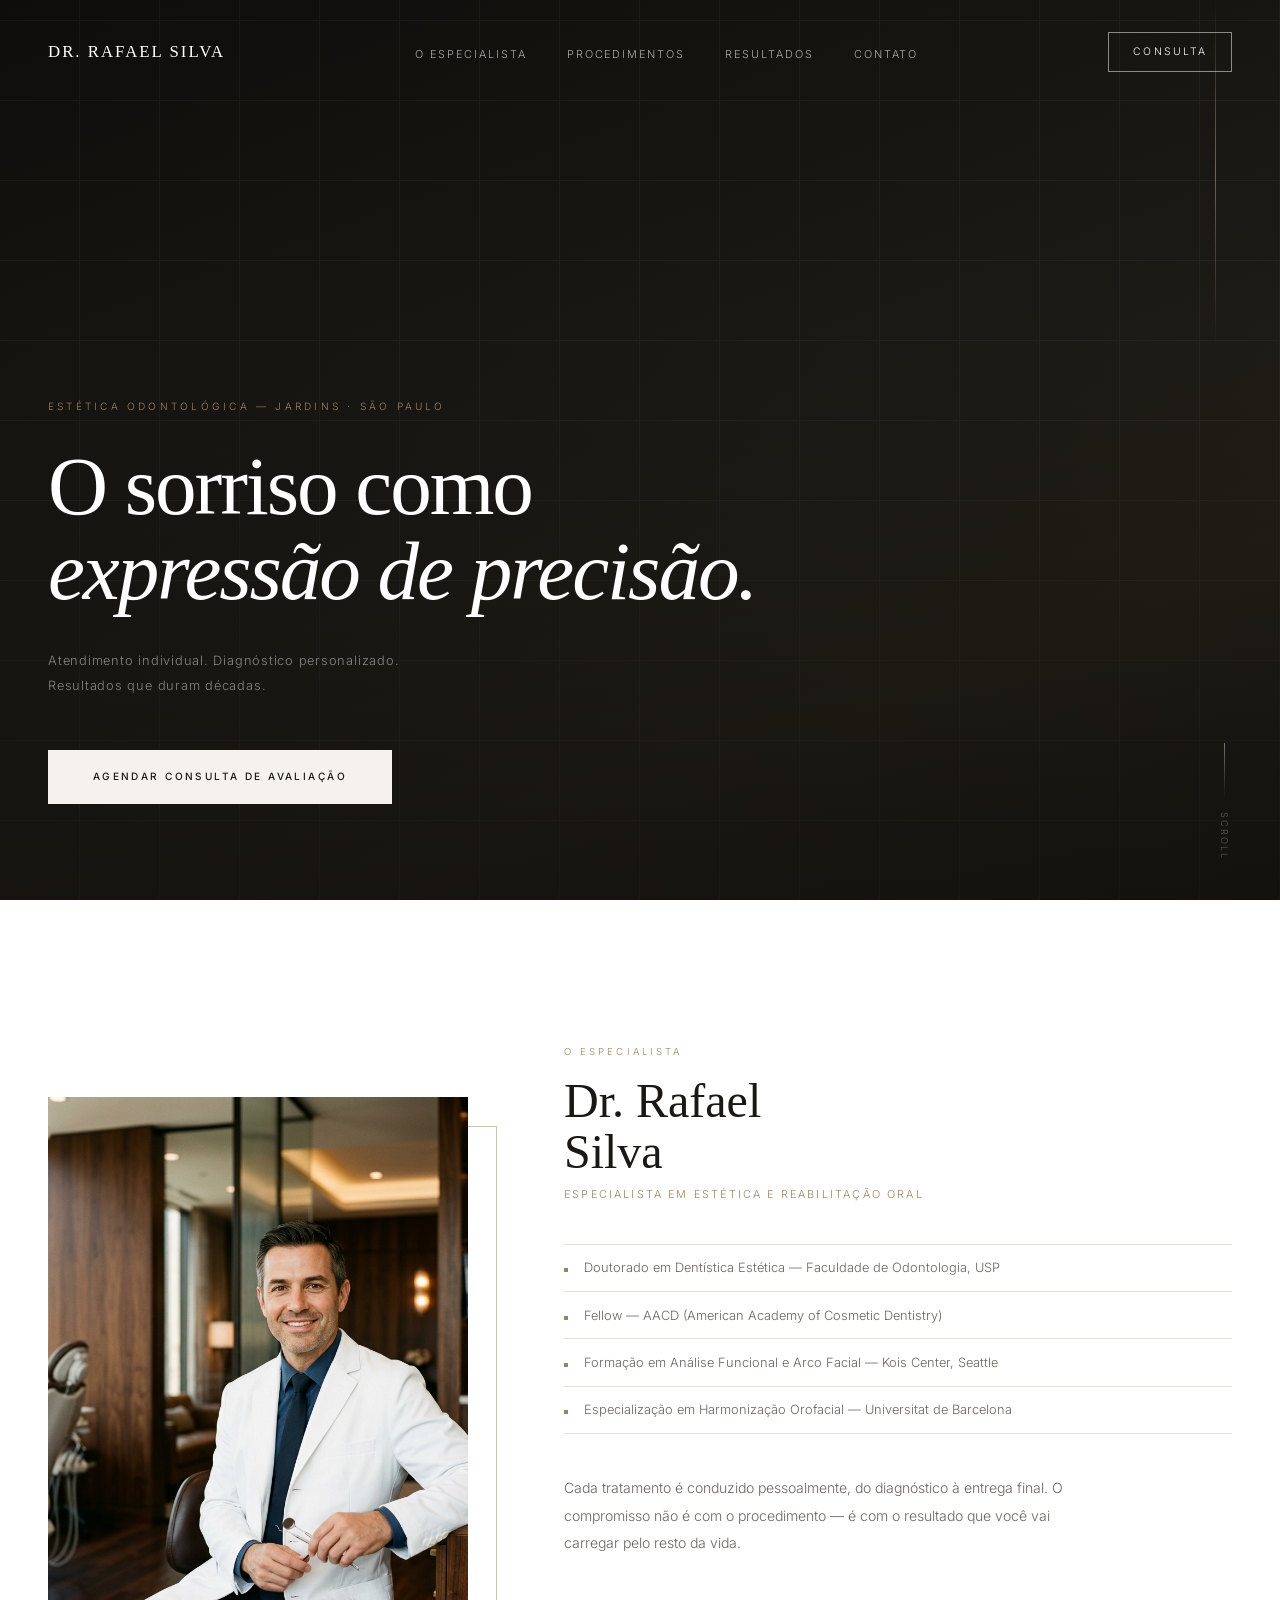
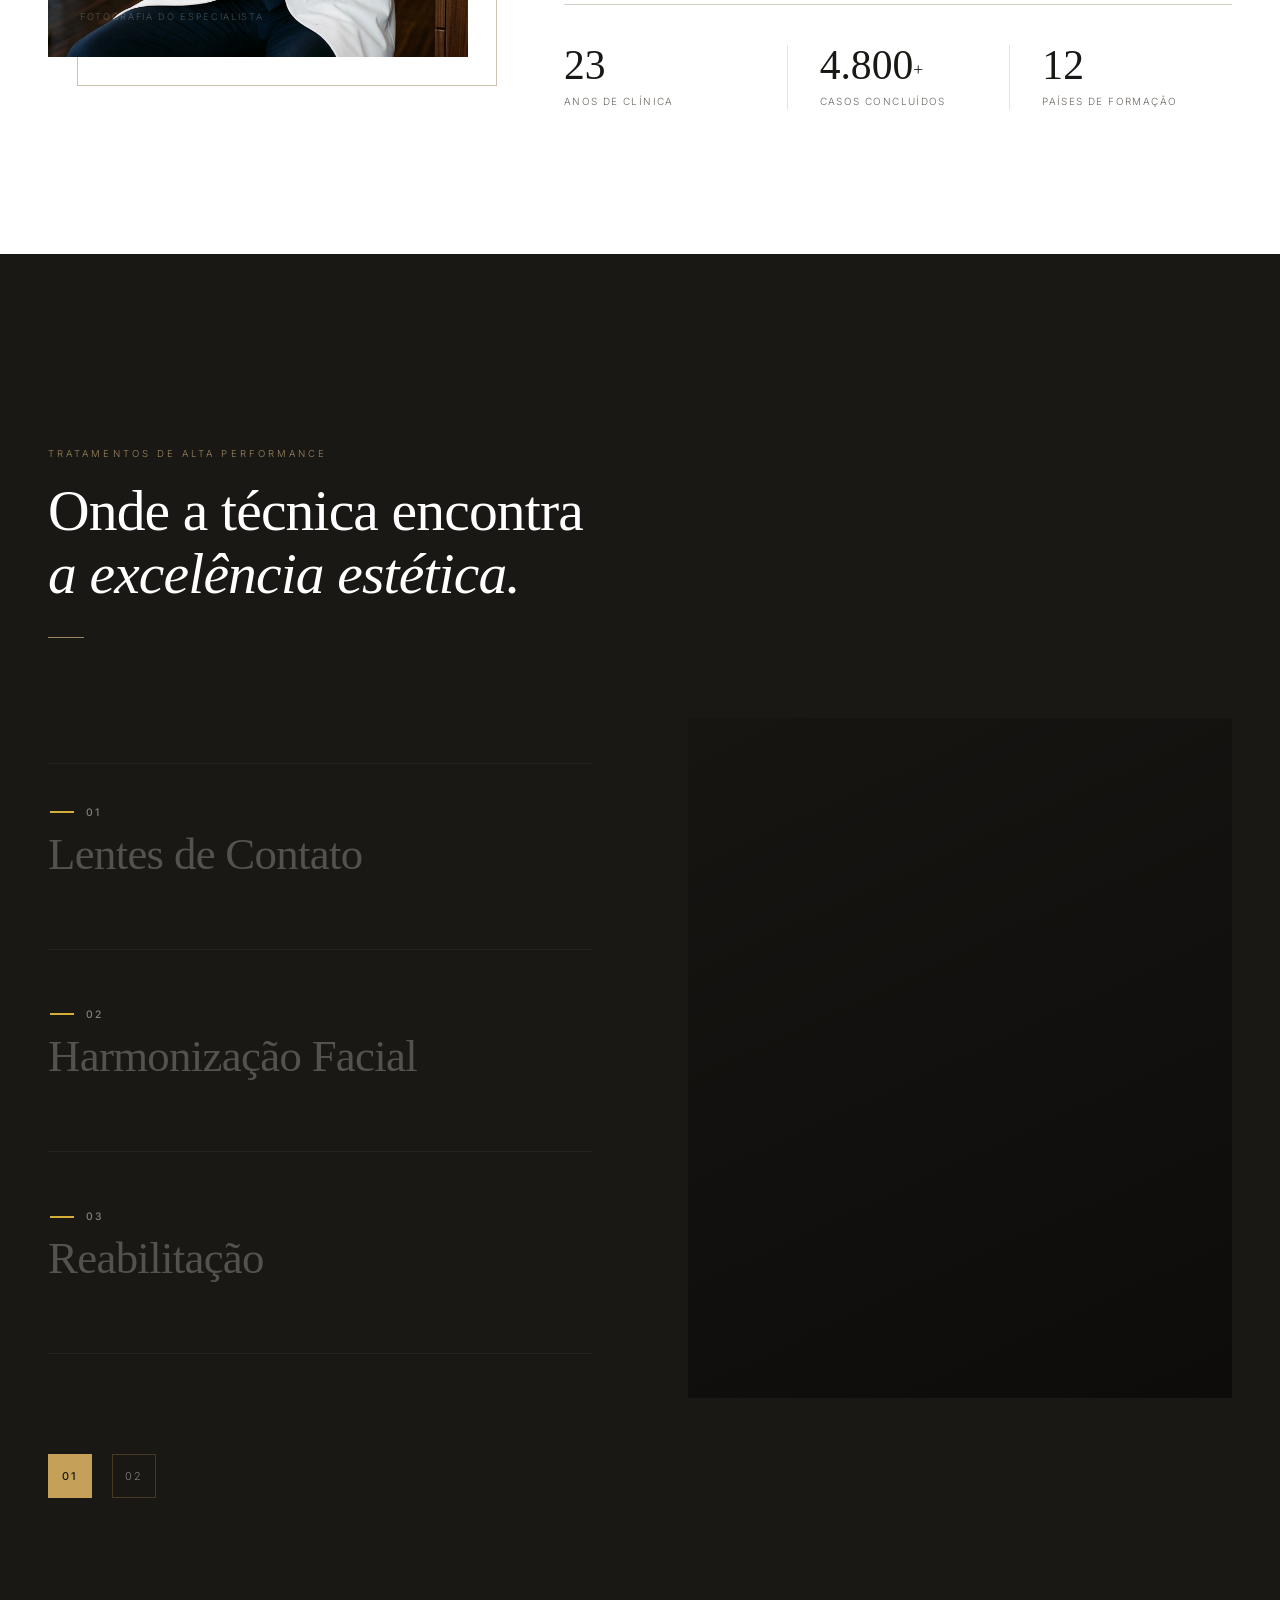
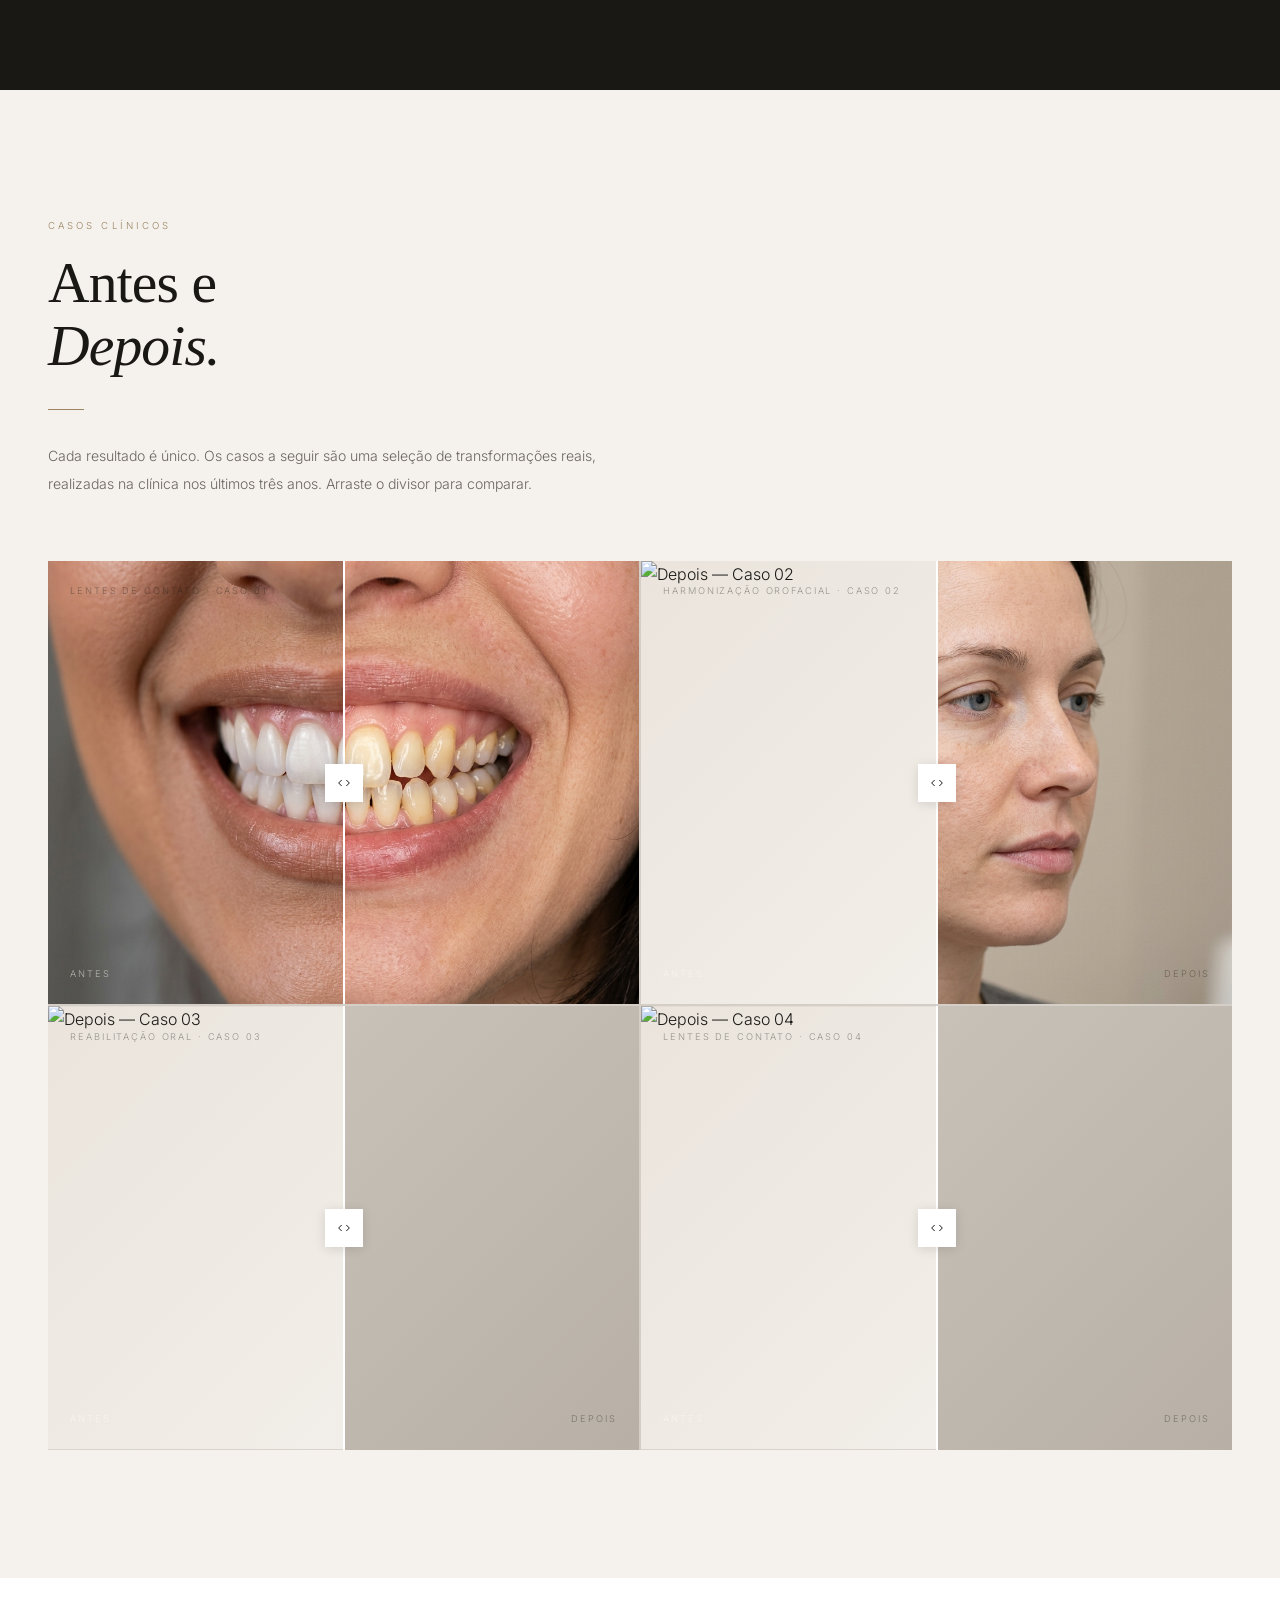
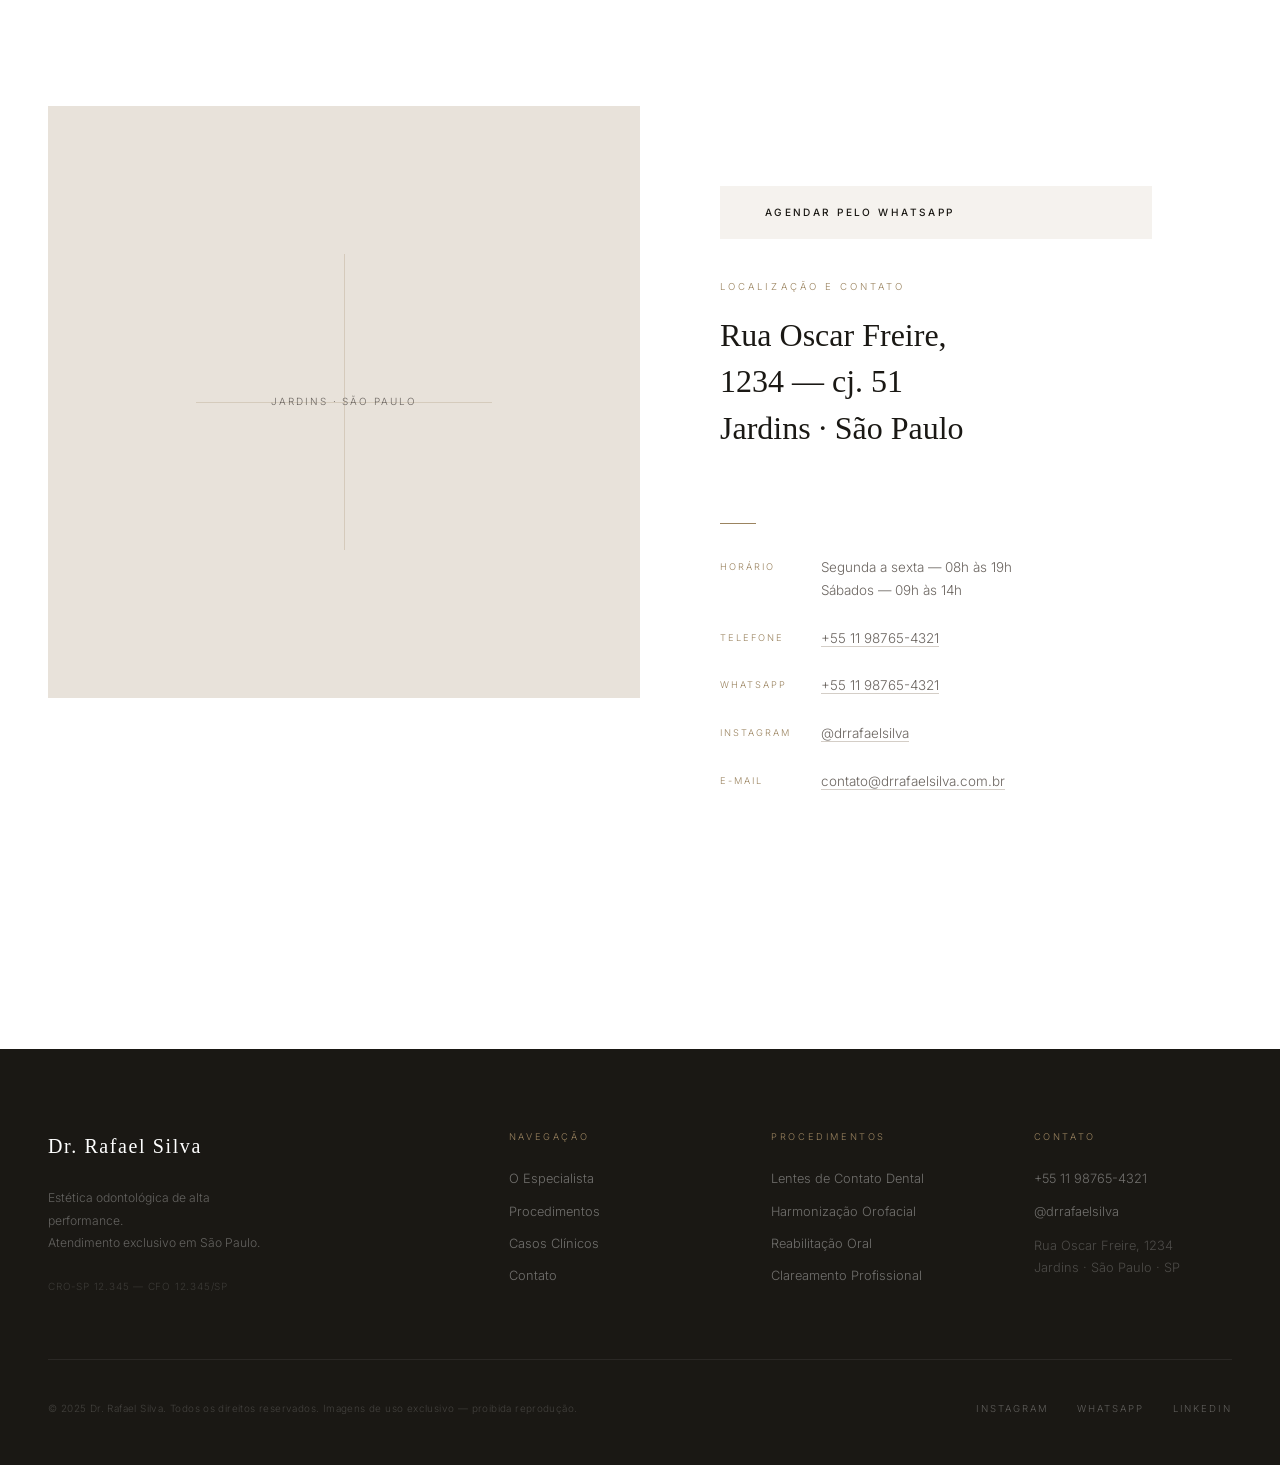
==== commit a16f36a1: "Template Final" ====
--- a/assets/master-template/index.html
+++ b/assets/master-template/index.html
@@ -127,6 +127,14 @@
   ============================================================ -->
   <section class="section procedures-cinematic" id="procedimentos">
     <div class="container">
+      <div class="proc-header" style="margin-bottom: 5rem;">
+        <p class="eyebrow reveal">Tratamentos de Alta Performance</p>
+        <h2 class="section-title reveal d1" style="color: var(--white);">
+          Onde a técnica encontra<br><em>a excelência estética.</em>
+        </h2>
+        <div class="rule reveal d1"></div>
+      </div>
+
       <div class="proc-flipper">
 
         <!-- FACE 1: Procedimentos Principais -->
